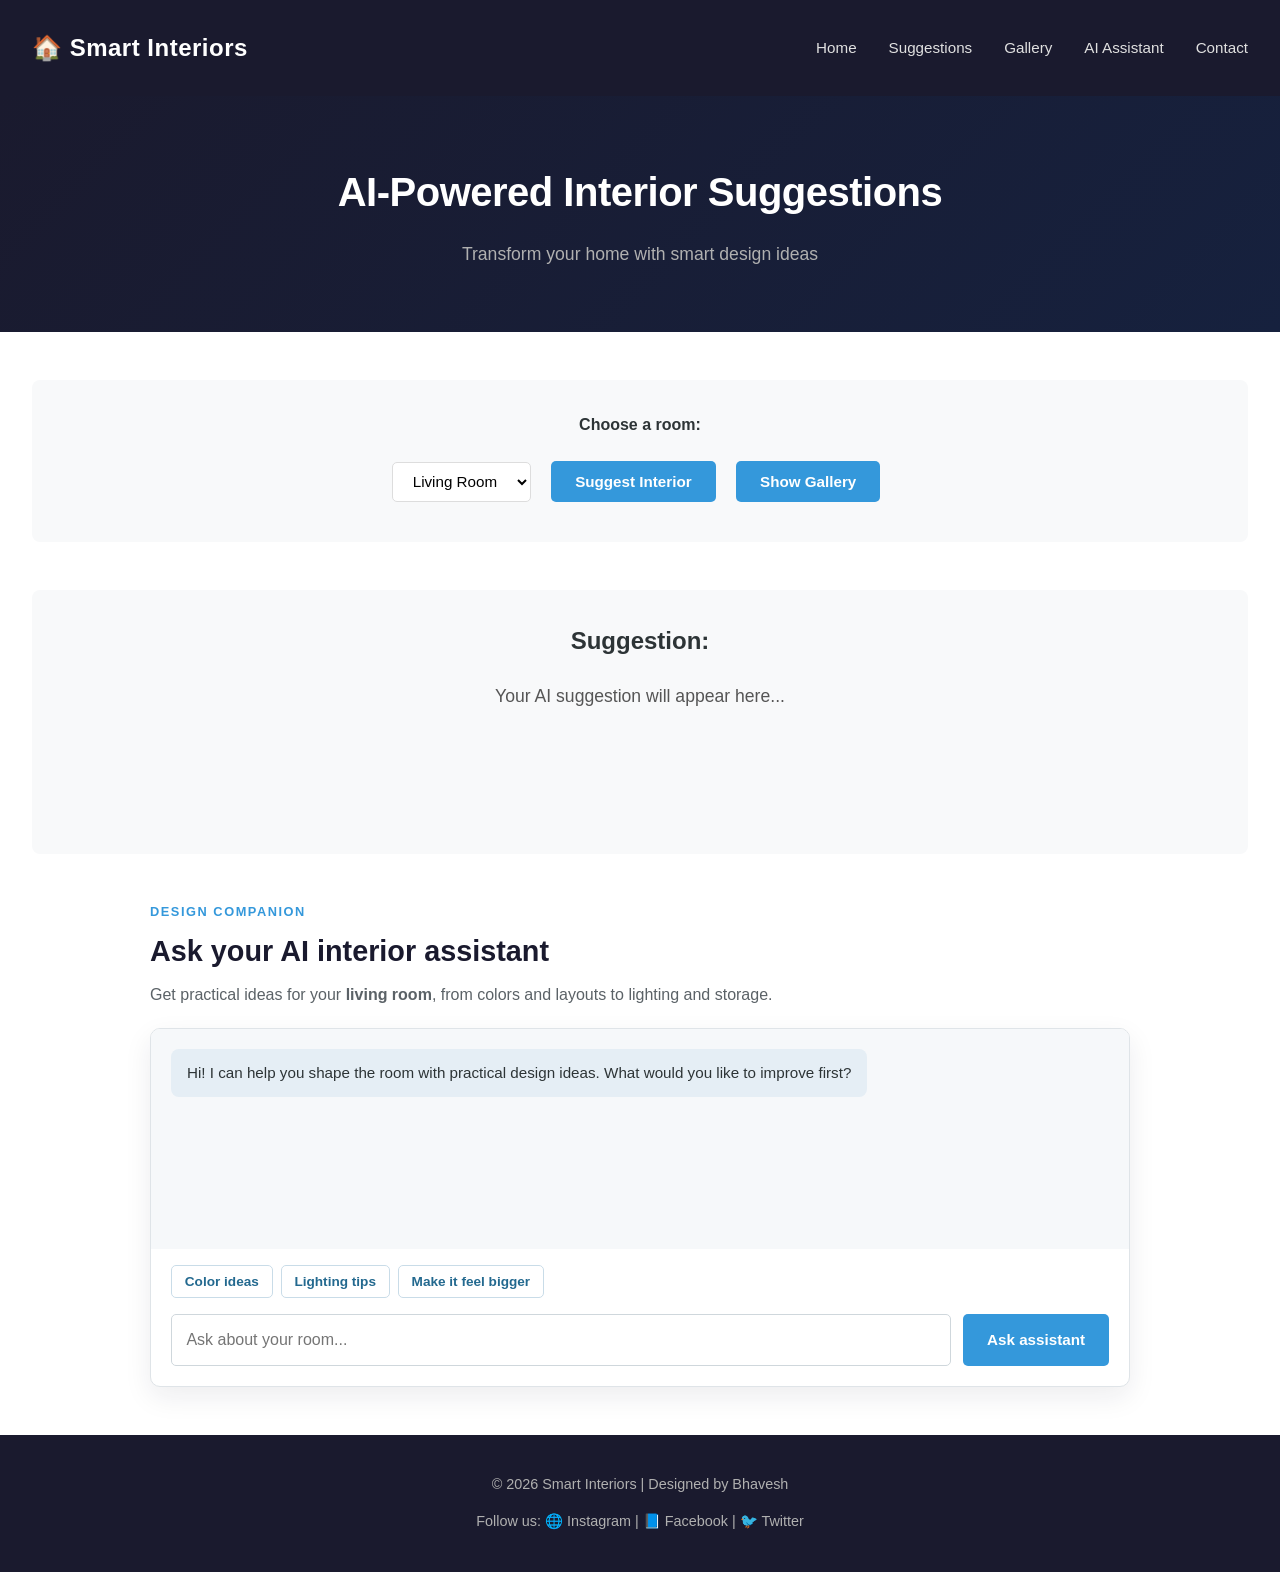
==== index.html @ ccd1d8a9 "add multiple options" ====
<!DOCTYPE html>
<html lang="en">
<head>
  <meta charset="UTF-8">
  <meta name="viewport" content="width=device-width, initial-scale=1.0">
  <title>AI Interior Designer</title>
  <link rel="stylesheet" href="style.css">
</head>
<body>
  <!-- Header -->
  <header>
    <div class="logo">🏠 Smart Interiors</div>
    <nav>
      <ul>
        <li><a href="#home">Home</a></li>
        <li><a href="#suggestions">Suggestions</a></li>
        <li><a href="#gallery">Gallery</a></li>
        <li><a href="#assistant">AI Assistant</a></li>
        <li><a href="#contact">Contact</a></li>
      </ul>
    </nav>
  </header>

  <!-- Hero -->
  <section class="hero" id="home">
    <h1>AI-Powered Interior Suggestions</h1>
    <p>Transform your home with smart design ideas</p>
  </section>

  <!-- Input -->
  <section class="input-section" id="suggestions">
    <label for="room">Choose a room:</label>
    <select id="room">
      <option value="living">Living Room</option>
      <option value="bedroom">Bedroom</option>
      <option value="kitchen">Kitchen</option>
      <option value="office">Office</option>
    </select>
    <button type="button" onclick="getSuggestion()">Suggest Interior</button>
    <button type="button" onclick="showGallery()">Show Gallery</button>
  </section>

  <!-- Output -->
  <section class="output-section" id="gallery">
    <h2>Suggestion:</h2>
    <p id="suggestion-text">Your AI suggestion will appear here...</p>
    <div id="suggestion-image"></div>
  </section>

  <section class="assistant-section" id="assistant">
    <div class="assistant-heading">
      <p class="eyebrow">Design companion</p>
      <h2>Ask your AI interior assistant</h2>
      <p>Get practical ideas for your <strong id="assistant-room">living room</strong>, from colors and layouts to lighting and storage.</p>
    </div>
    <div class="assistant-panel">
      <div class="chat-messages" id="chat-messages" role="log" aria-live="polite" aria-label="AI assistant conversation"></div>
      <div class="quick-prompts" aria-label="Suggested questions">
        <button type="button" data-question="What colors would work well?">Color ideas</button>
        <button type="button" data-question="How can I improve the lighting?">Lighting tips</button>
        <button type="button" data-question="How can I make the room feel bigger?">Make it feel bigger</button>
      </div>
      <form class="chat-form" id="assistant-form">
        <label class="sr-only" for="assistant-input">Ask the AI interior assistant</label>
        <input id="assistant-input" type="text" placeholder="Ask about your room..." autocomplete="off" required>
        <button type="submit">Ask assistant</button>
      </form>
    </div>
  </section>

  <!-- Footer -->
  <footer id="contact">
    <p>&copy; 2026 Smart Interiors | Designed by Bhavesh</p>
    <p>Follow us: 🌐 Instagram | 📘 Facebook | 🐦 Twitter</p>
  </footer>

  <script src="script.js"></script>
</body>
</html>
---- style.css ----
body {
  font-family: 'Segoe UI', -apple-system, BlinkMacSystemFont, sans-serif;
  margin: 0;
  padding: 0;
  background: #ffffff;
  color: #2d3436;
  line-height: 1.6;
}

header {
  background: #1a1a2e;
  color: white;
  display: flex;
  justify-content: space-between;
  align-items: center;
  padding: 1.2rem 2rem;
  box-shadow: 0 2px 8px rgba(0,0,0,0.1);
}

header .logo {
  font-size: 1.5rem;
  font-weight: 600;
  letter-spacing: 0.5px;
}

nav ul {
  list-style: none;
  display: flex;
  gap: 2rem;
}

nav a {
  color: #e0e0e0;
  text-decoration: none;
  font-weight: 500;
  font-size: 0.95rem;
  transition: color 0.3s ease;
}

nav a:hover {
  color: #3498db;
}

.hero {
  text-align: center;
  padding: 4rem 2rem;
  background: linear-gradient(135deg, #1a1a2e 0%, #16213e 100%);
  color: white;
}

.hero h1 {
  font-size: 2.5rem;
  margin: 0 0 1rem 0;
  font-weight: 600;
  letter-spacing: -0.5px;
}

.hero p {
  font-size: 1.1rem;
  margin: 0;
  color: #b0b0b0;
}

.input-section {
  text-align: center;
  margin: 3rem 2rem;
  padding: 2rem;
  background: #f8f9fa;
  border-radius: 8px;
}

.input-section label {
  font-weight: 600;
  display: block;
  margin-bottom: 0.5rem;
  color: #2d3436;
}

.input-section select {
  padding: 0.6rem 1rem;
  margin: 1rem 0.5rem 0.5rem 0;
  border: 1px solid #ddd;
  border-radius: 5px;
  font-size: 0.95rem;
  background: white;
  cursor: pointer;
}

button {
  background: #3498db;
  color: white;
  border: none;
  padding: 0.75rem 1.5rem;
  margin: 0.5rem;
  cursor: pointer;
  border-radius: 5px;
  transition: all 0.3s ease;
  font-weight: 600;
  font-size: 0.95rem;
}

button:hover {
  background: #2980b9;
  box-shadow: 0 4px 12px rgba(52, 152, 219, 0.3);
  transform: translateY(-2px);
}

button:active {
  transform: translateY(0);
}

.output-section {
  text-align: center;
  margin: 3rem 2rem;
  padding: 2rem;
  background: #f8f9fa;
  border-radius: 8px;
  min-height: 200px;
}

.output-section h2 {
  color: #2d3436;
  font-size: 1.5rem;
  margin-top: 0;
}

#suggestion-text {
  font-size: 1.1rem;
  color: #555;
  line-height: 1.8;
}

#suggestion-image img {
  max-width: 400px;
  border-radius: 8px;
  margin-top: 1.5rem;
  box-shadow: 0 4px 15px rgba(0,0,0,0.12);
  transition: transform 0.3s ease;
}

#suggestion-image img:hover {
  transform: scale(1.02);
}

.assistant-section {
  max-width: 980px;
  margin: 3rem auto;
  padding: 0 2rem;
}

.assistant-heading {
  margin-bottom: 1.25rem;
}

.eyebrow {
  margin: 0 0 0.35rem;
  color: #3498db;
  font-size: 0.8rem;
  font-weight: 700;
  letter-spacing: 0.12em;
  text-transform: uppercase;
}

.assistant-heading h2 {
  margin: 0;
  color: #1a1a2e;
  font-size: 1.8rem;
}

.assistant-heading p:last-child {
  margin: 0.5rem 0 0;
  color: #5b6267;
}

.assistant-panel {
  overflow: hidden;
  border: 1px solid #dfe4e8;
  border-radius: 10px;
  background: #fff;
  box-shadow: 0 10px 28px rgba(26, 26, 46, 0.08);
}

.chat-messages {
  display: flex;
  min-height: 180px;
  max-height: 360px;
  flex-direction: column;
  gap: 0.8rem;
  overflow-y: auto;
  padding: 1.25rem;
  background: #f6f8fa;
}

.chat-message {
  max-width: 78%;
  padding: 0.75rem 1rem;
  border-radius: 8px;
  color: #2d3436;
  font-size: 0.95rem;
}

.chat-message.assistant {
  align-self: flex-start;
  background: #e5eef5;
}

.chat-message.user {
  align-self: flex-end;
  background: #3498db;
  color: #fff;
}

.quick-prompts {
  display: flex;
  flex-wrap: wrap;
  gap: 0.5rem;
  padding: 1rem 1.25rem 0;
}

.quick-prompts button {
  margin: 0;
  padding: 0.5rem 0.8rem;
  border: 1px solid #c9dce8;
  background: #fff;
  color: #23698f;
  font-size: 0.85rem;
}

.quick-prompts button:hover {
  background: #edf7fc;
  box-shadow: none;
  transform: none;
}

.chat-form {
  display: flex;
  gap: 0.75rem;
  padding: 1rem 1.25rem 1.25rem;
}

.chat-form input {
  min-width: 0;
  flex: 1;
  padding: 0.75rem 0.9rem;
  border: 1px solid #cfd7dc;
  border-radius: 5px;
  color: #2d3436;
  font: inherit;
}

.chat-form input:focus {
  outline: 2px solid rgba(52, 152, 219, 0.3);
  border-color: #3498db;
}

.chat-form button {
  flex-shrink: 0;
  margin: 0;
}

.sr-only {
  position: absolute;
  width: 1px;
  height: 1px;
  padding: 0;
  overflow: hidden;
  clip: rect(0, 0, 0, 0);
  white-space: nowrap;
  border: 0;
}

.image-gallery {
  display: grid;
  grid-template-columns: repeat(auto-fit, minmax(300px, 1fr));
  gap: 1.5rem;
  margin-top: 1.5rem;
}

.image-gallery img {
  width: 100%;
  height: 250px;
  object-fit: cover;
  border-radius: 8px;
  box-shadow: 0 4px 15px rgba(0,0,0,0.12);
  transition: all 0.3s ease;
  cursor: pointer;
}

.image-gallery img:hover {
  transform: scale(1.05);
  box-shadow: 0 8px 20px rgba(0,0,0,0.15);
}

footer {
  background: #1a1a2e;
  color: #b0b0b0;
  text-align: center;
  padding: 1.5rem 2rem;
  margin-top: 3rem;
  font-size: 0.9rem;
}

@media (max-width: 640px) {
  header {
    align-items: flex-start;
    flex-direction: column;
    gap: 0.75rem;
  }

  nav ul {
    flex-wrap: wrap;
    gap: 0.75rem 1rem;
    margin: 0;
    padding: 0;
  }

  .assistant-section {
    padding: 0 1rem;
  }

  .chat-form {
    flex-direction: column;
  }

  .chat-form button {
    width: 100%;
  }
}
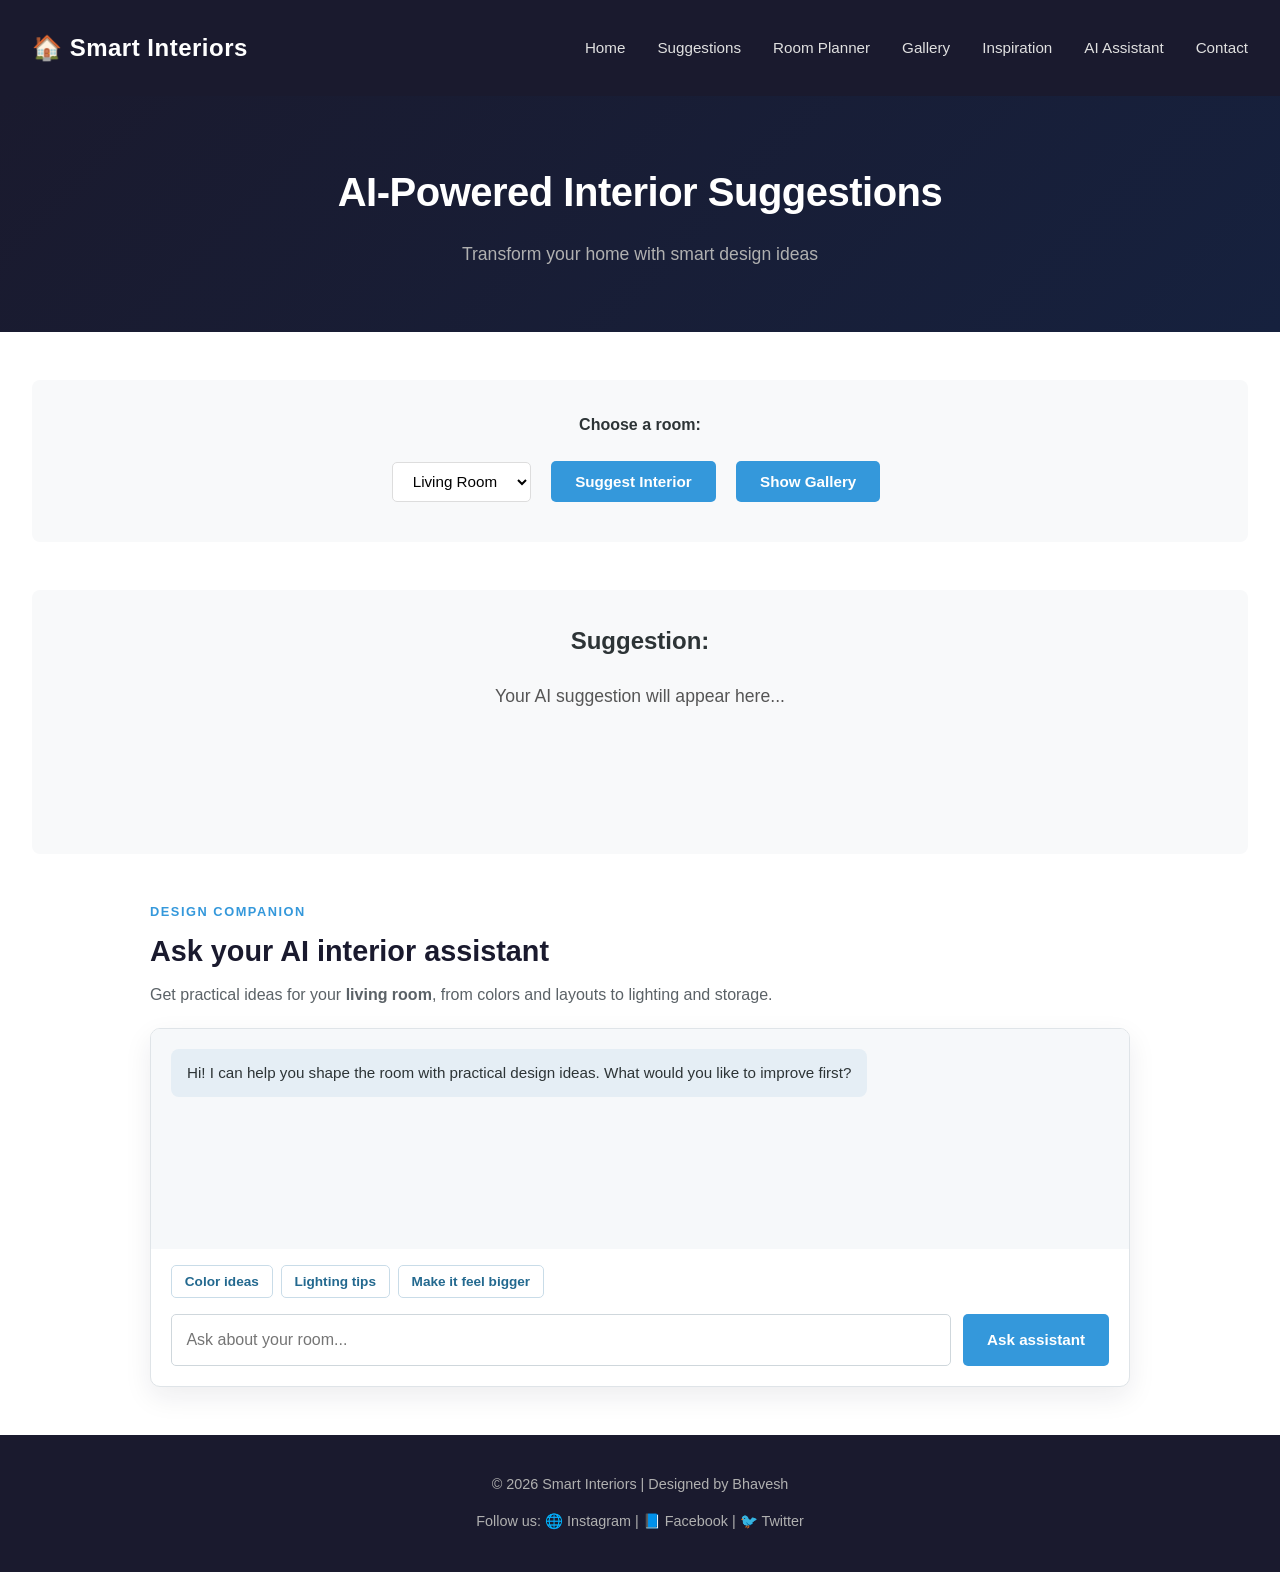
==== commit 08216591: "add option in header file" ====
--- a/index.html
+++ b/index.html
@@ -14,7 +14,9 @@
       <ul>
         <li><a href="#home">Home</a></li>
         <li><a href="#suggestions">Suggestions</a></li>
+        <li><a href="#suggestions">Room Planner</a></li>
         <li><a href="#gallery">Gallery</a></li>
+        <li><a href="#gallery">Inspiration</a></li>
         <li><a href="#assistant">AI Assistant</a></li>
         <li><a href="#contact">Contact</a></li>
       </ul>
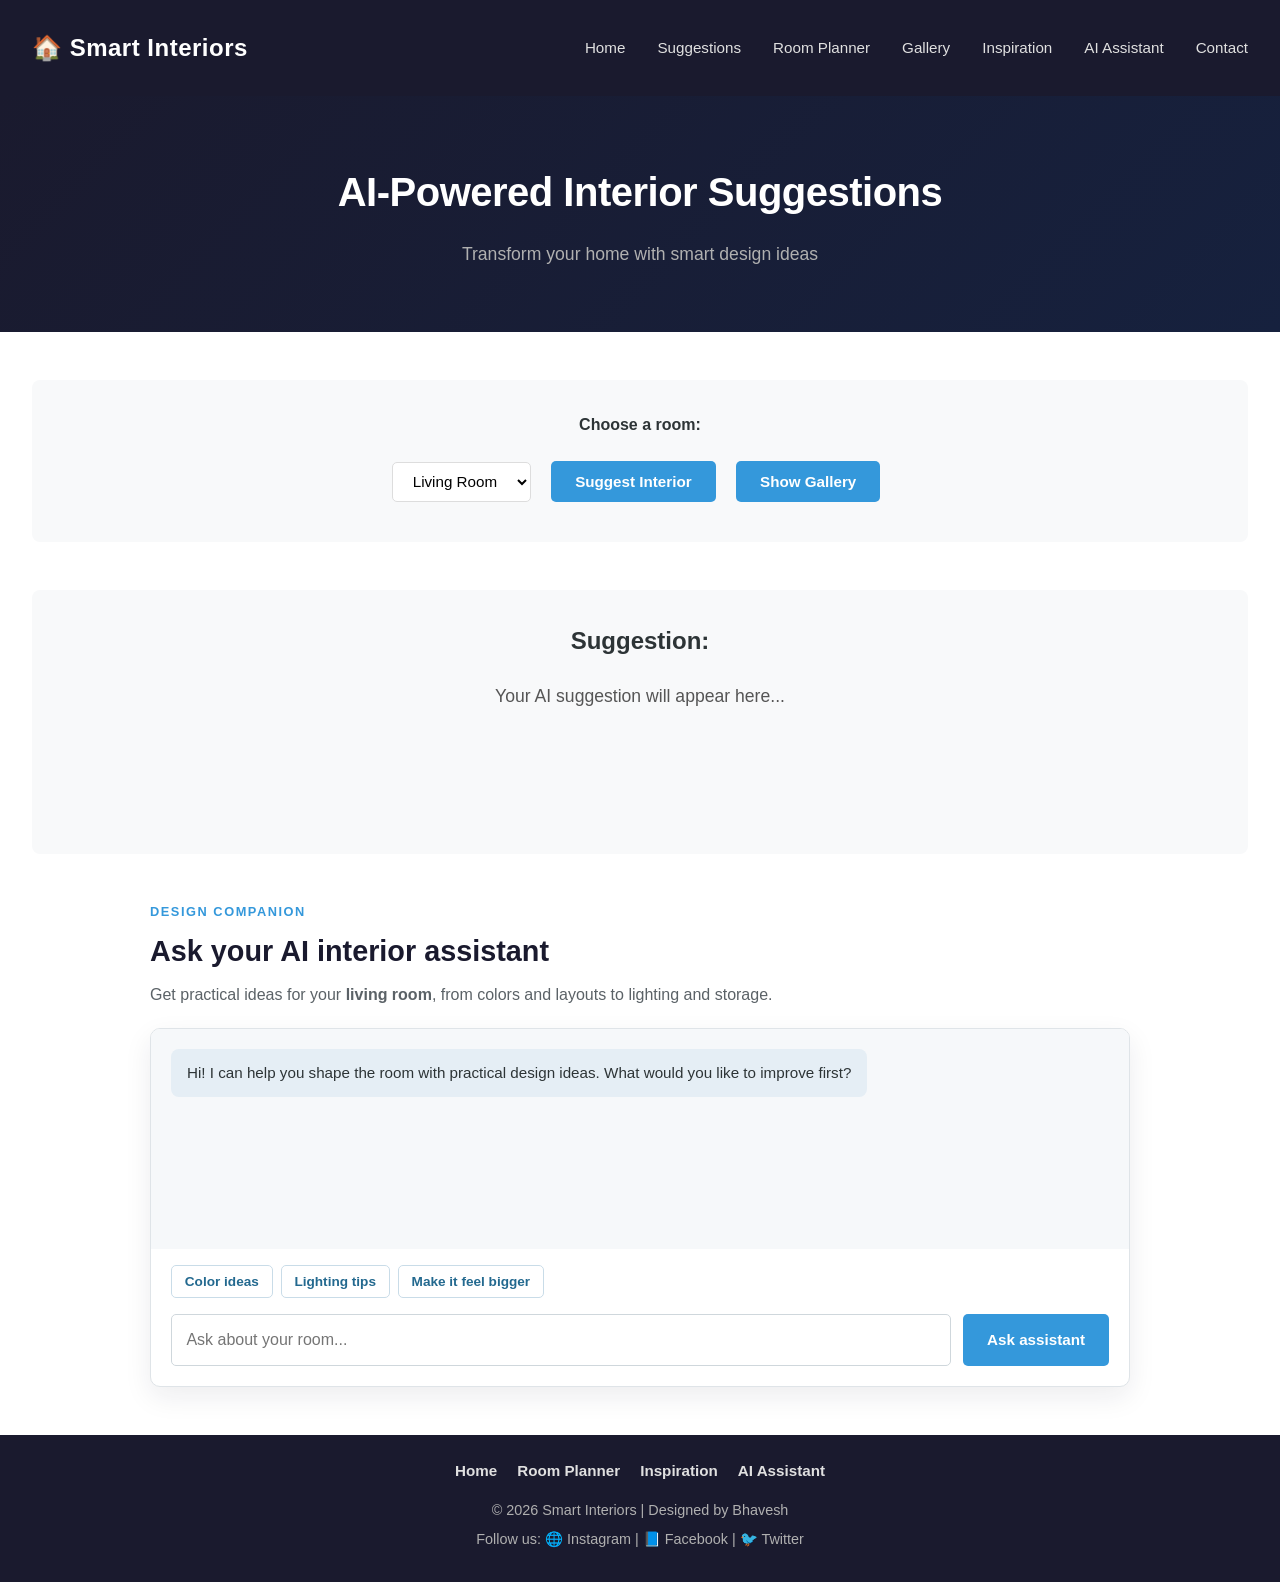
==== commit 83ae84e5: "add options in footer file" ====
--- a/index.html
+++ b/index.html
@@ -72,6 +72,12 @@
 
   <!-- Footer -->
   <footer id="contact">
+    <nav class="footer-links" aria-label="Footer navigation">
+      <a href="#home">Home</a>
+      <a href="#suggestions">Room Planner</a>
+      <a href="#gallery">Inspiration</a>
+      <a href="#assistant">AI Assistant</a>
+    </nav>
     <p>&copy; 2026 Smart Interiors | Designed by Bhavesh</p>
     <p>Follow us: 🌐 Instagram | 📘 Facebook | 🐦 Twitter</p>
   </footer>
--- a/style.css
+++ b/style.css
@@ -300,6 +300,28 @@
   font-size: 0.9rem;
 }
 
+.footer-links {
+  display: flex;
+  justify-content: center;
+  flex-wrap: wrap;
+  gap: 1.25rem;
+  margin-bottom: 1rem;
+}
+
+.footer-links a {
+  color: #e0e0e0;
+  text-decoration: none;
+  font-weight: 600;
+}
+
+.footer-links a:hover {
+  color: #3498db;
+}
+
+footer p {
+  margin: 0.4rem 0;
+}
+
 @media (max-width: 640px) {
   header {
     align-items: flex-start;
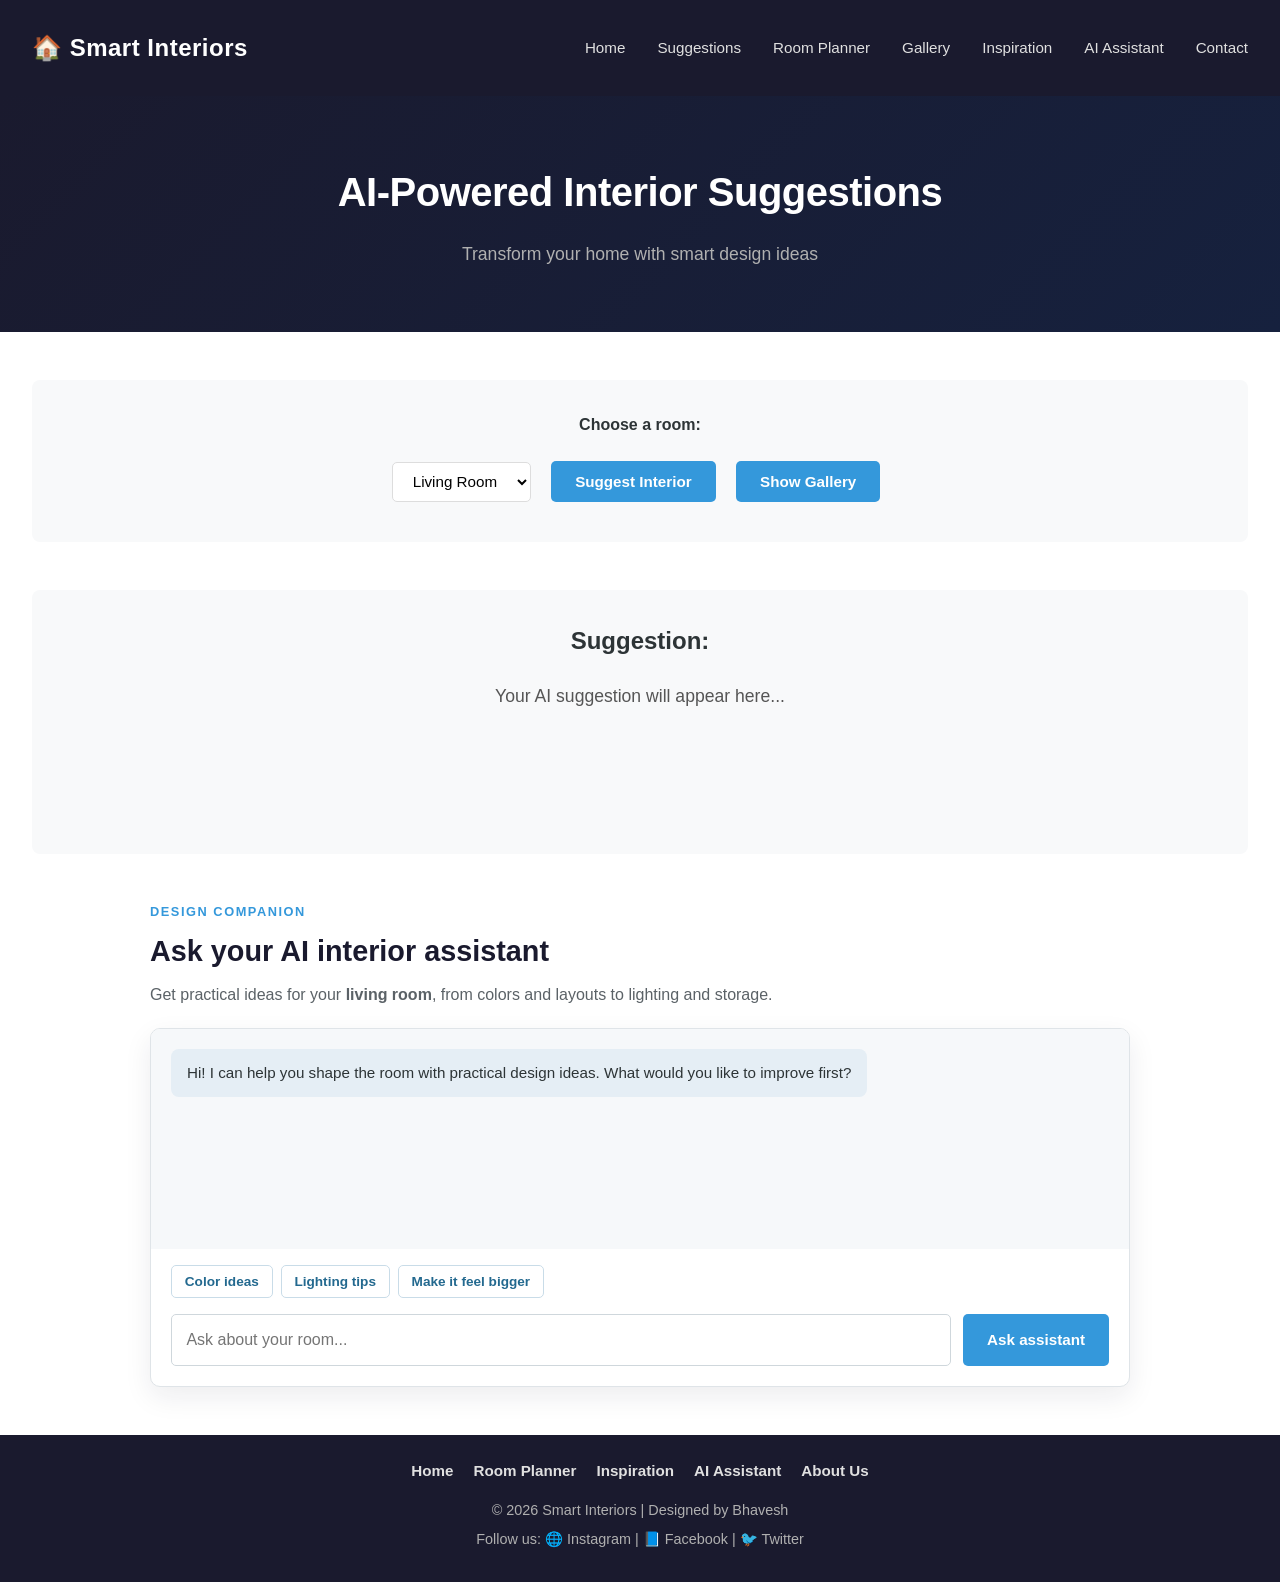
==== commit 08d9fba2: "create about.html" ====
--- a/index.html
+++ b/index.html
@@ -77,6 +77,7 @@
       <a href="#suggestions">Room Planner</a>
       <a href="#gallery">Inspiration</a>
       <a href="#assistant">AI Assistant</a>
+      <a href="about.html">About Us</a>
     </nav>
     <p>&copy; 2026 Smart Interiors | Designed by Bhavesh</p>
     <p>Follow us: 🌐 Instagram | 📘 Facebook | 🐦 Twitter</p>
--- a/style.css
+++ b/style.css
@@ -322,6 +322,38 @@
   margin: 0.4rem 0;
 }
 
+.about-content {
+  max-width: 760px;
+  margin: 3rem auto;
+  padding: 0 2rem;
+  text-align: center;
+}
+
+.about-content h2 {
+  color: #1a1a2e;
+  font-size: 1.8rem;
+  margin-bottom: 1rem;
+}
+
+.about-content p {
+  color: #5b6267;
+}
+
+.about-back-link {
+  display: inline-block;
+  margin-top: 1rem;
+  padding: 0.75rem 1.5rem;
+  border-radius: 5px;
+  background: #3498db;
+  color: #fff;
+  font-weight: 600;
+  text-decoration: none;
+}
+
+.about-back-link:hover {
+  background: #2980b9;
+}
+
 @media (max-width: 640px) {
   header {
     align-items: flex-start;
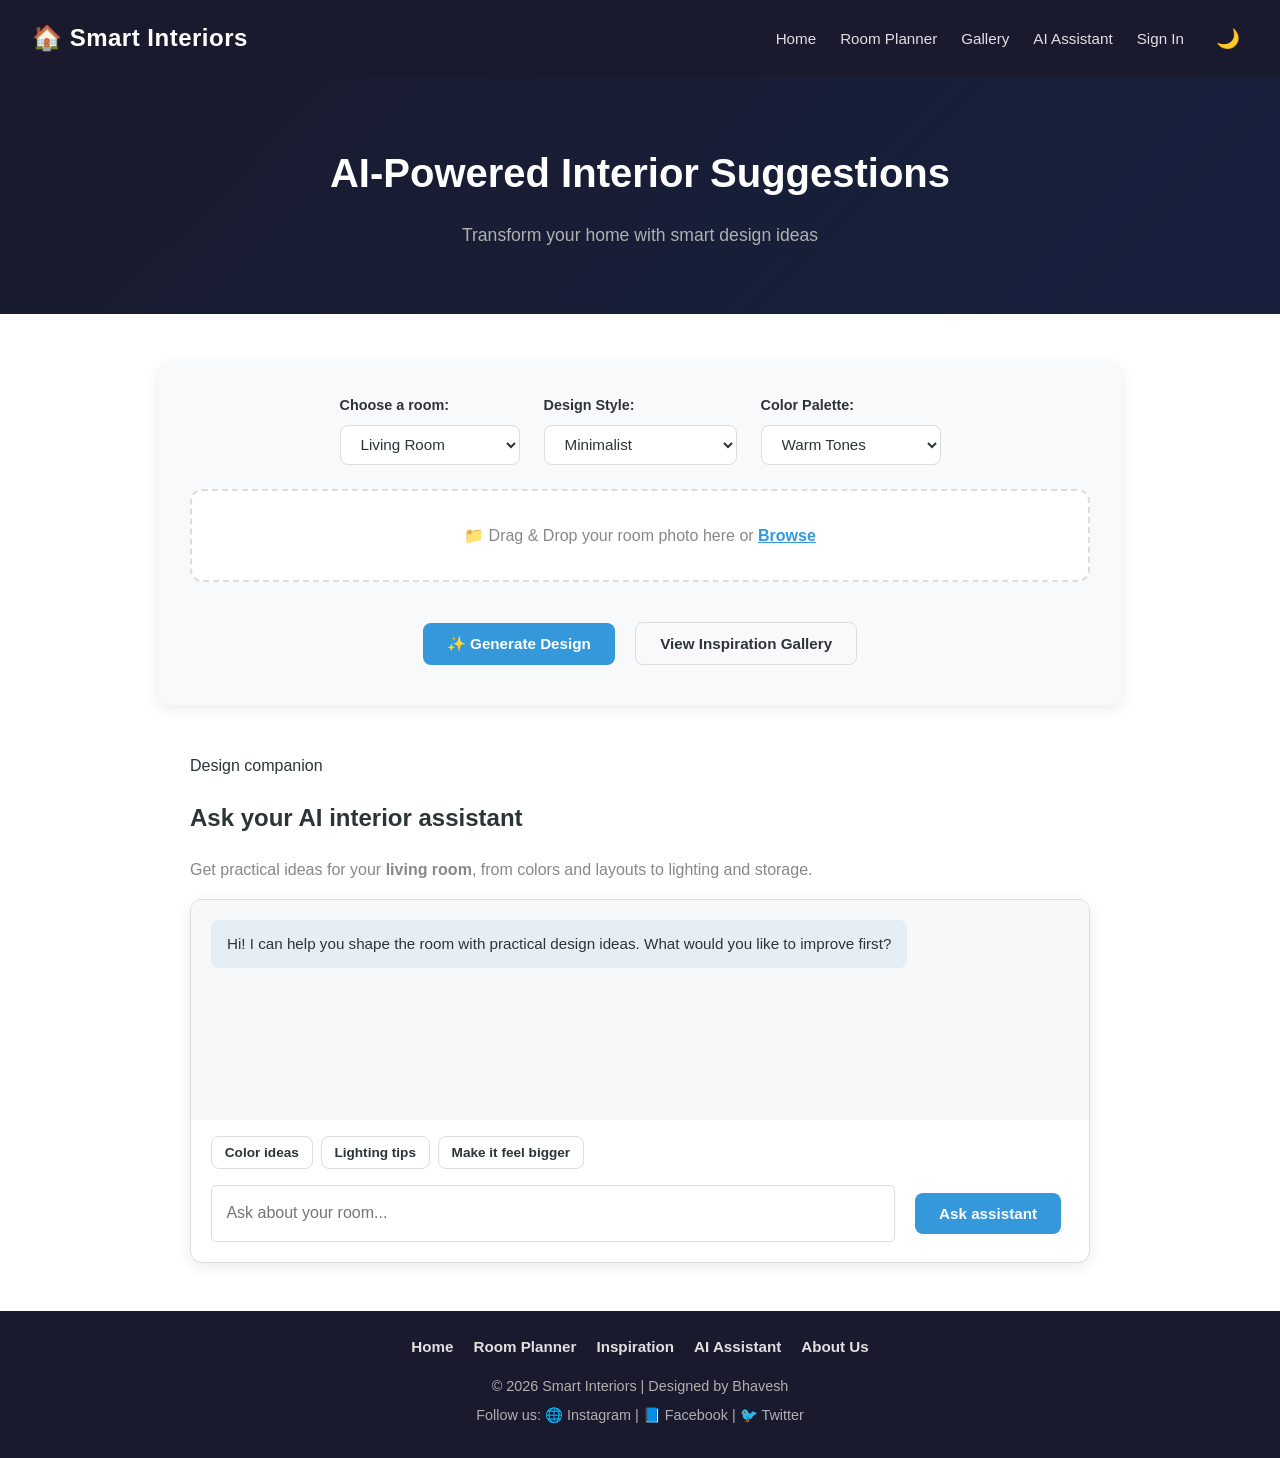
==== commit fb995cdc: "Add UI features: dark mode, filters, upload area, palettes, products" ====
--- a/index.html
+++ b/index.html
@@ -13,12 +13,11 @@
     <nav>
       <ul>
         <li><a href="#home">Home</a></li>
-        <li><a href="#suggestions">Suggestions</a></li>
         <li><a href="#suggestions">Room Planner</a></li>
         <li><a href="#gallery">Gallery</a></li>
-        <li><a href="#gallery">Inspiration</a></li>
         <li><a href="#assistant">AI Assistant</a></li>
-        <li><a href="#contact">Contact</a></li>
+        <li><a href="#" id="login-btn">Sign In</a></li>
+        <li><button id="theme-toggle" class="icon-btn" aria-label="Toggle dark mode">🌙</button></li>
       </ul>
     </nav>
   </header>
@@ -31,22 +30,72 @@
 
   <!-- Input -->
   <section class="input-section" id="suggestions">
-    <label for="room">Choose a room:</label>
-    <select id="room">
-      <option value="living">Living Room</option>
-      <option value="bedroom">Bedroom</option>
-      <option value="kitchen">Kitchen</option>
-      <option value="office">Office</option>
-    </select>
-    <button type="button" onclick="getSuggestion()">Suggest Interior</button>
-    <button type="button" onclick="showGallery()">Show Gallery</button>
+    <div class="filters">
+      <div class="filter-group">
+        <label for="room">Choose a room:</label>
+        <select id="room">
+          <option value="living">Living Room</option>
+          <option value="bedroom">Bedroom</option>
+          <option value="kitchen">Kitchen</option>
+          <option value="office">Office</option>
+        </select>
+      </div>
+      <div class="filter-group">
+        <label for="style">Design Style:</label>
+        <select id="style">
+          <option value="minimalist">Minimalist</option>
+          <option value="bohemian">Bohemian</option>
+          <option value="industrial">Industrial</option>
+          <option value="scandinavian">Scandinavian</option>
+          <option value="midcentury">Mid-Century Modern</option>
+        </select>
+      </div>
+      <div class="filter-group">
+        <label for="color">Color Palette:</label>
+        <select id="color">
+          <option value="warm">Warm Tones</option>
+          <option value="cool">Cool Tones</option>
+          <option value="monochromatic">Monochromatic</option>
+          <option value="pastel">Pastels</option>
+        </select>
+      </div>
+    </div>
+
+    <div class="upload-area" id="upload-area">
+      <p>📁 Drag & Drop your room photo here or <span class="upload-link">Browse</span></p>
+      <input type="file" id="room-upload" hidden accept="image/*">
+    </div>
+
+    <button type="button" id="suggest-btn" onclick="getSuggestion()">✨ Generate Design</button>
+    <button type="button" class="secondary" onclick="showGallery()">View Inspiration Gallery</button>
   </section>
 
   <!-- Output -->
-  <section class="output-section" id="gallery">
-    <h2>Suggestion:</h2>
-    <p id="suggestion-text">Your AI suggestion will appear here...</p>
-    <div id="suggestion-image"></div>
+  <section class="output-section" id="gallery" style="display: none;">
+    <div class="output-header">
+      <h2>Your AI Design</h2>
+      <button id="save-design-btn" class="icon-btn outline">❤️ Save Design</button>
+    </div>
+    
+    <div id="loading-state" style="display:none;">
+      <div class="spinner"></div>
+      <p>AI is generating your dream space...</p>
+    </div>
+
+    <div id="results-content">
+      <p id="suggestion-text">Your AI suggestion will appear here...</p>
+      
+      <div class="palette-container">
+        <div id="color-palette" class="color-palette"></div>
+      </div>
+
+      <div id="suggestion-image"></div>
+      
+      <div class="shoppable-container">
+        <h3>Shop the Look</h3>
+        <div id="shoppable-items" class="shoppable-items"></div>
+      </div>
+    </div>
   </section>
 
   <section class="assistant-section" id="assistant">
--- a/style.css
+++ b/style.css
@@ -1,20 +1,57 @@
+:root {
+  --bg-color: #ffffff;
+  --text-color: #2d3436;
+  --header-bg: #1a1a2e;
+  --header-text: white;
+  --section-bg: #f8f9fa;
+  --border-color: #ddd;
+  --primary: #3498db;
+  --primary-hover: #2980b9;
+  --panel-bg: #fff;
+  --chat-bg: #f6f8fa;
+  --user-msg: #3498db;
+  --user-msg-text: #fff;
+  --ai-msg: #e5eef5;
+  --ai-msg-text: #2d3436;
+  --card-bg: #ffffff;
+  --shadow: 0 4px 15px rgba(0,0,0,0.08);
+}
+
+[data-theme="dark"] {
+  --bg-color: #121212;
+  --text-color: #e0e0e0;
+  --header-bg: #0a0a14;
+  --section-bg: #1e1e24;
+  --border-color: #333;
+  --primary: #4aa3df;
+  --panel-bg: #25252b;
+  --chat-bg: #1a1a1f;
+  --user-msg: #2980b9;
+  --ai-msg: #2d2d35;
+  --ai-msg-text: #e0e0e0;
+  --card-bg: #25252b;
+  --shadow: 0 4px 15px rgba(0,0,0,0.5);
+}
+
 body {
   font-family: 'Segoe UI', -apple-system, BlinkMacSystemFont, sans-serif;
   margin: 0;
   padding: 0;
-  background: #ffffff;
-  color: #2d3436;
+  background: var(--bg-color);
+  color: var(--text-color);
   line-height: 1.6;
+  transition: background 0.3s, color 0.3s;
 }
 
 header {
-  background: #1a1a2e;
-  color: white;
+  background: var(--header-bg);
+  color: var(--header-text);
   display: flex;
   justify-content: space-between;
   align-items: center;
   padding: 1.2rem 2rem;
   box-shadow: 0 2px 8px rgba(0,0,0,0.1);
+  transition: background 0.3s;
 }
 
 header .logo {
@@ -26,7 +63,9 @@
 nav ul {
   list-style: none;
   display: flex;
-  gap: 2rem;
+  gap: 1.5rem;
+  align-items: center;
+  margin: 0;
 }
 
 nav a {
@@ -38,7 +77,28 @@
 }
 
 nav a:hover {
-  color: #3498db;
+  color: var(--primary);
+}
+
+.icon-btn {
+  background: none;
+  border: none;
+  font-size: 1.2rem;
+  cursor: pointer;
+  padding: 0.5rem;
+  color: inherit;
+  margin: 0;
+}
+.icon-btn:hover {
+  background: rgba(255,255,255,0.1);
+  transform: translateY(0);
+  box-shadow: none;
+}
+.icon-btn.outline {
+  border: 1px solid var(--border-color);
+  border-radius: 8px;
+  font-size: 0.95rem;
+  padding: 0.5rem 1rem;
 }
 
 .hero {
@@ -52,7 +112,6 @@
   font-size: 2.5rem;
   margin: 0 0 1rem 0;
   font-weight: 600;
-  letter-spacing: -0.5px;
 }
 
 .hero p {
@@ -61,125 +120,239 @@
   color: #b0b0b0;
 }
 
-.input-section {
+.input-section, .output-section {
   text-align: center;
-  margin: 3rem 2rem;
+  margin: 3rem auto;
+  max-width: 900px;
   padding: 2rem;
-  background: #f8f9fa;
-  border-radius: 8px;
-}
-
-.input-section label {
-  font-weight: 600;
-  display: block;
+  background: var(--section-bg);
+  border-radius: 12px;
+  box-shadow: var(--shadow);
+  transition: background 0.3s;
+}
+
+.filters {
+  display: flex;
+  flex-wrap: wrap;
+  justify-content: center;
+  gap: 1.5rem;
+  margin-bottom: 1.5rem;
+}
+
+.filter-group {
+  display: flex;
+  flex-direction: column;
+  align-items: flex-start;
+}
+
+.filter-group label {
+  font-weight: 600;
   margin-bottom: 0.5rem;
-  color: #2d3436;
-}
-
-.input-section select {
+  font-size: 0.9rem;
+  color: var(--text-color);
+}
+
+select {
   padding: 0.6rem 1rem;
-  margin: 1rem 0.5rem 0.5rem 0;
-  border: 1px solid #ddd;
-  border-radius: 5px;
+  border: 1px solid var(--border-color);
+  border-radius: 8px;
   font-size: 0.95rem;
-  background: white;
-  cursor: pointer;
+  background: var(--card-bg);
+  color: var(--text-color);
+  cursor: pointer;
+  min-width: 180px;
+  transition: all 0.3s;
+}
+select:focus {
+  outline: none;
+  border-color: var(--primary);
+}
+
+.upload-area {
+  border: 2px dashed var(--border-color);
+  border-radius: 12px;
+  padding: 2rem;
+  margin: 1.5rem 0 2rem 0;
+  background: var(--card-bg);
+  cursor: pointer;
+  transition: all 0.3s;
+}
+.upload-area:hover {
+  border-color: var(--primary);
+  background: rgba(52, 152, 219, 0.05);
+}
+.upload-area p {
+  margin: 0;
+  color: #888;
+}
+.upload-link {
+  color: var(--primary);
+  font-weight: 600;
+  text-decoration: underline;
 }
 
 button {
-  background: #3498db;
+  background: var(--primary);
   color: white;
   border: none;
   padding: 0.75rem 1.5rem;
   margin: 0.5rem;
   cursor: pointer;
-  border-radius: 5px;
+  border-radius: 8px;
   transition: all 0.3s ease;
   font-weight: 600;
   font-size: 0.95rem;
 }
 
 button:hover {
-  background: #2980b9;
+  background: var(--primary-hover);
   box-shadow: 0 4px 12px rgba(52, 152, 219, 0.3);
   transform: translateY(-2px);
 }
-
 button:active {
   transform: translateY(0);
 }
 
-.output-section {
-  text-align: center;
-  margin: 3rem 2rem;
-  padding: 2rem;
-  background: #f8f9fa;
-  border-radius: 8px;
-  min-height: 200px;
-}
-
-.output-section h2 {
-  color: #2d3436;
-  font-size: 1.5rem;
-  margin-top: 0;
-}
-
-#suggestion-text {
-  font-size: 1.1rem;
-  color: #555;
-  line-height: 1.8;
-}
-
-#suggestion-image img {
-  max-width: 400px;
-  border-radius: 8px;
+button.secondary {
+  background: transparent;
+  color: var(--text-color);
+  border: 1px solid var(--border-color);
+}
+button.secondary:hover {
+  background: var(--border-color);
+  box-shadow: none;
+  transform: translateY(-2px);
+}
+
+/* Output section additions */
+.output-header {
+  display: flex;
+  justify-content: space-between;
+  align-items: center;
+  border-bottom: 1px solid var(--border-color);
+  padding-bottom: 1rem;
+  margin-bottom: 1.5rem;
+}
+.output-header h2 {
+  margin: 0;
+  color: var(--text-color);
+}
+
+.spinner {
+  width: 40px;
+  height: 40px;
+  border: 4px solid var(--border-color);
+  border-top: 4px solid var(--primary);
+  border-radius: 50%;
+  animation: spin 1s linear infinite;
+  margin: 2rem auto 1rem;
+}
+@keyframes spin { 0% { transform: rotate(0deg); } 100% { transform: rotate(360deg); } }
+
+.color-palette {
+  display: flex;
+  justify-content: center;
+  gap: 1rem;
+  margin-top: 1rem;
+}
+.color-swatch {
+  width: 50px;
+  height: 50px;
+  border-radius: 50%;
+  box-shadow: var(--shadow);
+  display: flex;
+  align-items: center;
+  justify-content: center;
+  position: relative;
+  cursor: pointer;
+  transition: transform 0.2s;
+}
+.color-swatch:hover {
+  transform: scale(1.1);
+}
+.color-swatch span {
+  position: absolute;
+  bottom: -25px;
+  font-size: 0.75rem;
+  background: var(--card-bg);
+  color: var(--text-color);
+  padding: 2px 6px;
+  border-radius: 4px;
+  opacity: 0;
+  transition: opacity 0.2s;
+  pointer-events: none;
+  box-shadow: var(--shadow);
+  z-index: 10;
+}
+.color-swatch:hover span {
+  opacity: 1;
+}
+
+.shoppable-items {
+  display: grid;
+  grid-template-columns: repeat(auto-fit, minmax(200px, 1fr));
+  gap: 1rem;
   margin-top: 1.5rem;
-  box-shadow: 0 4px 15px rgba(0,0,0,0.12);
-  transition: transform 0.3s ease;
-}
-
-#suggestion-image img:hover {
-  transform: scale(1.02);
+}
+.shop-card {
+  background: var(--card-bg);
+  border-radius: 8px;
+  padding: 1rem;
+  box-shadow: var(--shadow);
+  text-align: left;
+  transition: transform 0.2s;
+}
+.shop-card:hover {
+  transform: translateY(-4px);
+}
+.shop-card img {
+  width: 100%;
+  height: 120px;
+  object-fit: cover;
+  border-radius: 6px;
+  margin-bottom: 0.5rem;
+}
+.shop-card h4 { margin: 0 0 0.25rem 0; font-size: 0.95rem; color: var(--text-color); }
+.shop-card p { margin: 0 0 0.75rem 0; color: #888; font-size: 0.9rem; }
+.shop-card button { width: 100%; padding: 0.5rem; margin: 0; font-size: 0.85rem;}
+
+.image-gallery {
+  display: grid;
+  grid-template-columns: repeat(auto-fit, minmax(300px, 1fr));
+  gap: 1.5rem;
+  margin-top: 1.5rem;
+}
+
+.image-gallery img {
+  width: 100%;
+  height: 250px;
+  object-fit: cover;
+  border-radius: 8px;
+  box-shadow: var(--shadow);
+  transition: all 0.3s ease;
+  cursor: pointer;
+}
+
+.image-gallery img:hover {
+  transform: scale(1.03);
+  box-shadow: 0 8px 20px rgba(0,0,0,0.15);
 }
 
 .assistant-section {
-  max-width: 980px;
+  max-width: 900px;
   margin: 3rem auto;
   padding: 0 2rem;
 }
-
-.assistant-heading {
-  margin-bottom: 1.25rem;
-}
-
-.eyebrow {
-  margin: 0 0 0.35rem;
-  color: #3498db;
-  font-size: 0.8rem;
-  font-weight: 700;
-  letter-spacing: 0.12em;
-  text-transform: uppercase;
-}
-
-.assistant-heading h2 {
-  margin: 0;
-  color: #1a1a2e;
-  font-size: 1.8rem;
-}
-
-.assistant-heading p:last-child {
-  margin: 0.5rem 0 0;
-  color: #5b6267;
-}
-
 .assistant-panel {
+  border: 1px solid var(--border-color);
+  border-radius: 12px;
+  background: var(--panel-bg);
+  box-shadow: var(--shadow);
   overflow: hidden;
-  border: 1px solid #dfe4e8;
-  border-radius: 10px;
-  background: #fff;
-  box-shadow: 0 10px 28px rgba(26, 26, 46, 0.08);
-}
-
+  transition: background 0.3s;
+}
+.assistant-heading h2 { color: var(--text-color); }
+.assistant-heading p:last-child { color: #888; }
 .chat-messages {
   display: flex;
   min-height: 180px;
@@ -188,26 +361,27 @@
   gap: 0.8rem;
   overflow-y: auto;
   padding: 1.25rem;
-  background: #f6f8fa;
-}
-
+  background: var(--chat-bg);
+  transition: background 0.3s;
+}
 .chat-message {
   max-width: 78%;
   padding: 0.75rem 1rem;
   border-radius: 8px;
-  color: #2d3436;
   font-size: 0.95rem;
-}
+  animation: fadeIn 0.3s ease;
+}
+@keyframes fadeIn { from { opacity: 0; transform: translateY(10px); } to { opacity: 1; transform: translateY(0); } }
 
 .chat-message.assistant {
   align-self: flex-start;
-  background: #e5eef5;
-}
-
+  background: var(--ai-msg);
+  color: var(--ai-msg-text);
+}
 .chat-message.user {
   align-self: flex-end;
-  background: #3498db;
-  color: #fff;
+  background: var(--user-msg);
+  color: var(--user-msg-text);
 }
 
 .quick-prompts {
@@ -216,19 +390,16 @@
   gap: 0.5rem;
   padding: 1rem 1.25rem 0;
 }
-
 .quick-prompts button {
   margin: 0;
   padding: 0.5rem 0.8rem;
-  border: 1px solid #c9dce8;
-  background: #fff;
-  color: #23698f;
+  border: 1px solid var(--border-color);
+  background: var(--panel-bg);
+  color: var(--text-color);
   font-size: 0.85rem;
 }
-
 .quick-prompts button:hover {
-  background: #edf7fc;
-  box-shadow: none;
+  background: var(--section-bg);
   transform: none;
 }
 
@@ -237,25 +408,20 @@
   gap: 0.75rem;
   padding: 1rem 1.25rem 1.25rem;
 }
-
 .chat-form input {
-  min-width: 0;
   flex: 1;
   padding: 0.75rem 0.9rem;
-  border: 1px solid #cfd7dc;
+  border: 1px solid var(--border-color);
   border-radius: 5px;
-  color: #2d3436;
+  background: var(--card-bg);
+  color: var(--text-color);
   font: inherit;
-}
-
+  transition: all 0.3s;
+}
 .chat-form input:focus {
-  outline: 2px solid rgba(52, 152, 219, 0.3);
-  border-color: #3498db;
-}
-
-.chat-form button {
-  flex-shrink: 0;
-  margin: 0;
+  outline: none;
+  border-color: var(--primary);
+  box-shadow: 0 0 0 2px rgba(52,152,219,0.2);
 }
 
 .sr-only {
@@ -269,37 +435,15 @@
   border: 0;
 }
 
-.image-gallery {
-  display: grid;
-  grid-template-columns: repeat(auto-fit, minmax(300px, 1fr));
-  gap: 1.5rem;
-  margin-top: 1.5rem;
-}
-
-.image-gallery img {
-  width: 100%;
-  height: 250px;
-  object-fit: cover;
-  border-radius: 8px;
-  box-shadow: 0 4px 15px rgba(0,0,0,0.12);
-  transition: all 0.3s ease;
-  cursor: pointer;
-}
-
-.image-gallery img:hover {
-  transform: scale(1.05);
-  box-shadow: 0 8px 20px rgba(0,0,0,0.15);
-}
-
 footer {
-  background: #1a1a2e;
+  background: var(--header-bg);
   color: #b0b0b0;
   text-align: center;
   padding: 1.5rem 2rem;
   margin-top: 3rem;
   font-size: 0.9rem;
-}
-
+  transition: background 0.3s;
+}
 .footer-links {
   display: flex;
   justify-content: center;
@@ -307,51 +451,16 @@
   gap: 1.25rem;
   margin-bottom: 1rem;
 }
-
 .footer-links a {
   color: #e0e0e0;
   text-decoration: none;
   font-weight: 600;
 }
-
 .footer-links a:hover {
-  color: #3498db;
-}
-
+  color: var(--primary);
+}
 footer p {
   margin: 0.4rem 0;
-}
-
-.about-content {
-  max-width: 760px;
-  margin: 3rem auto;
-  padding: 0 2rem;
-  text-align: center;
-}
-
-.about-content h2 {
-  color: #1a1a2e;
-  font-size: 1.8rem;
-  margin-bottom: 1rem;
-}
-
-.about-content p {
-  color: #5b6267;
-}
-
-.about-back-link {
-  display: inline-block;
-  margin-top: 1rem;
-  padding: 0.75rem 1.5rem;
-  border-radius: 5px;
-  background: #3498db;
-  color: #fff;
-  font-weight: 600;
-  text-decoration: none;
-}
-
-.about-back-link:hover {
-  background: #2980b9;
 }
 
 @media (max-width: 640px) {
@@ -360,22 +469,18 @@
     flex-direction: column;
     gap: 0.75rem;
   }
-
   nav ul {
     flex-wrap: wrap;
     gap: 0.75rem 1rem;
     margin: 0;
     padding: 0;
   }
-
   .assistant-section {
     padding: 0 1rem;
   }
-
   .chat-form {
     flex-direction: column;
   }
-
   .chat-form button {
     width: 100%;
   }
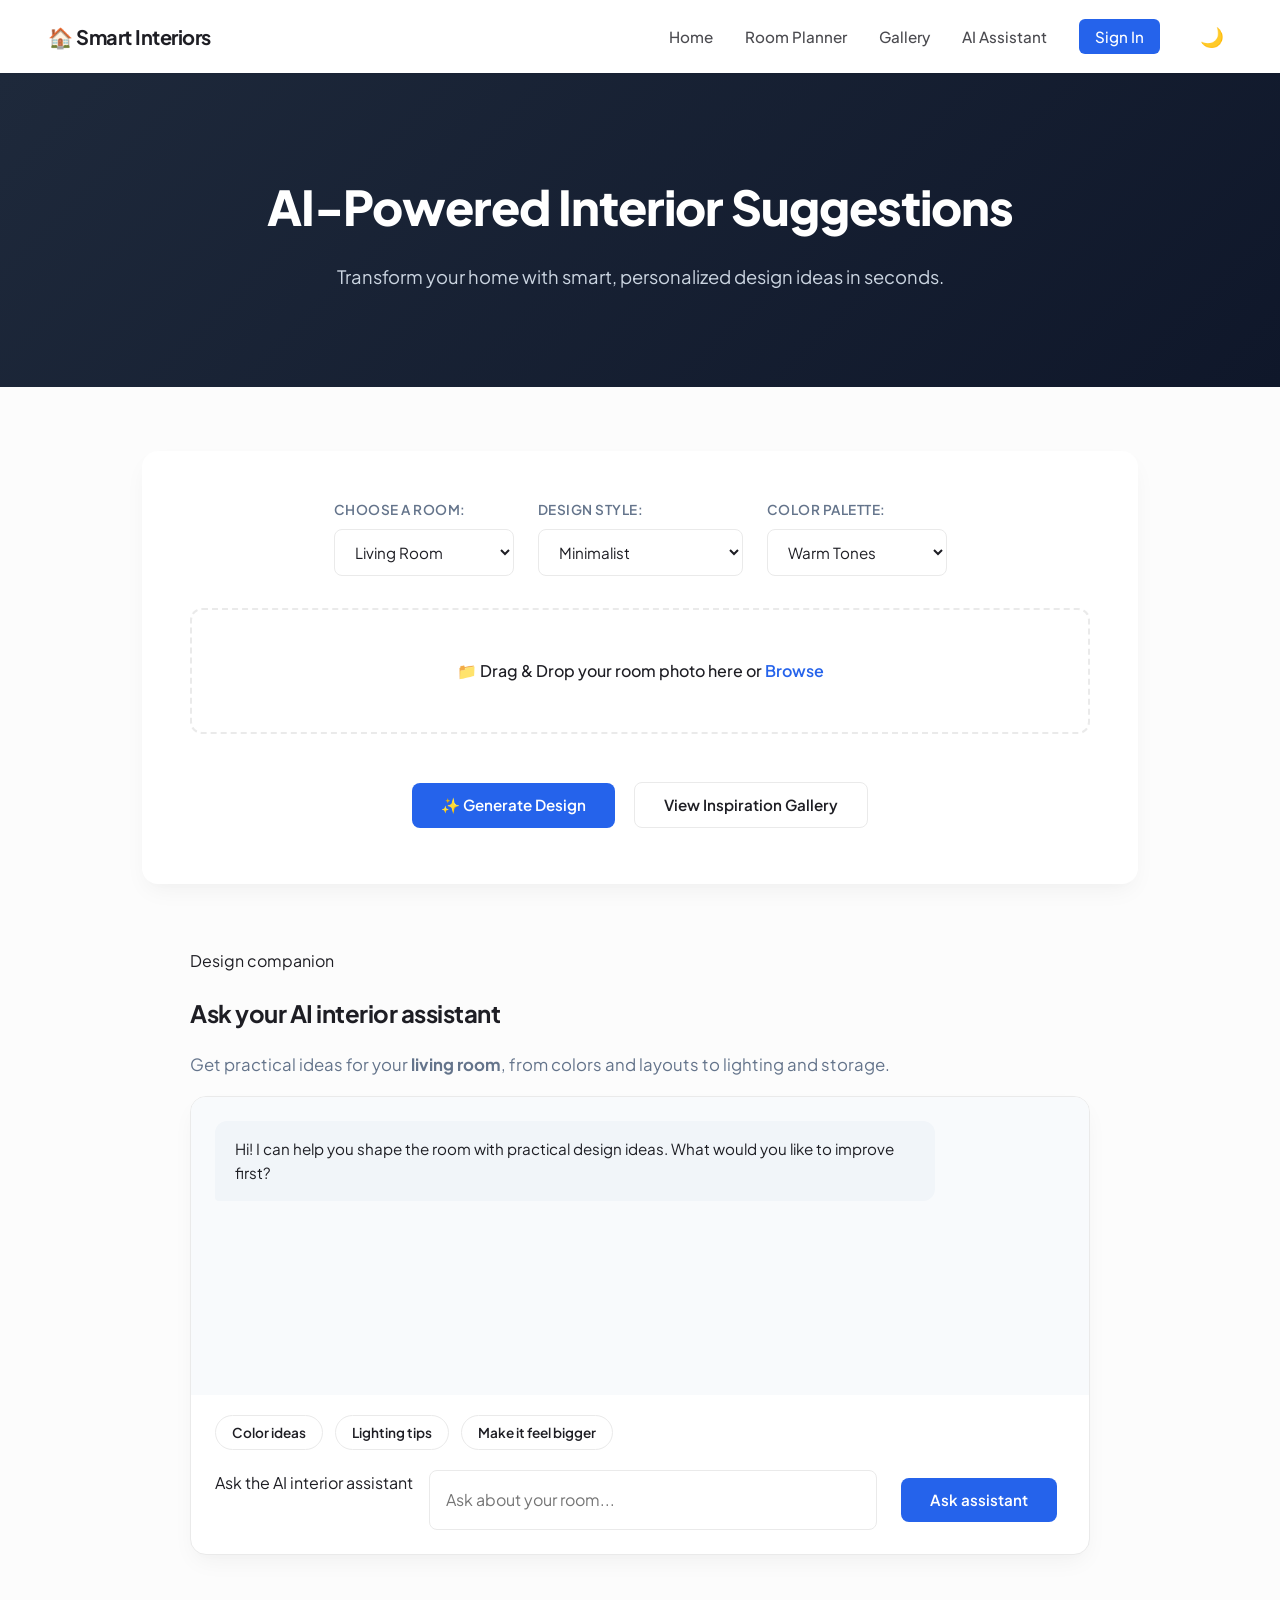
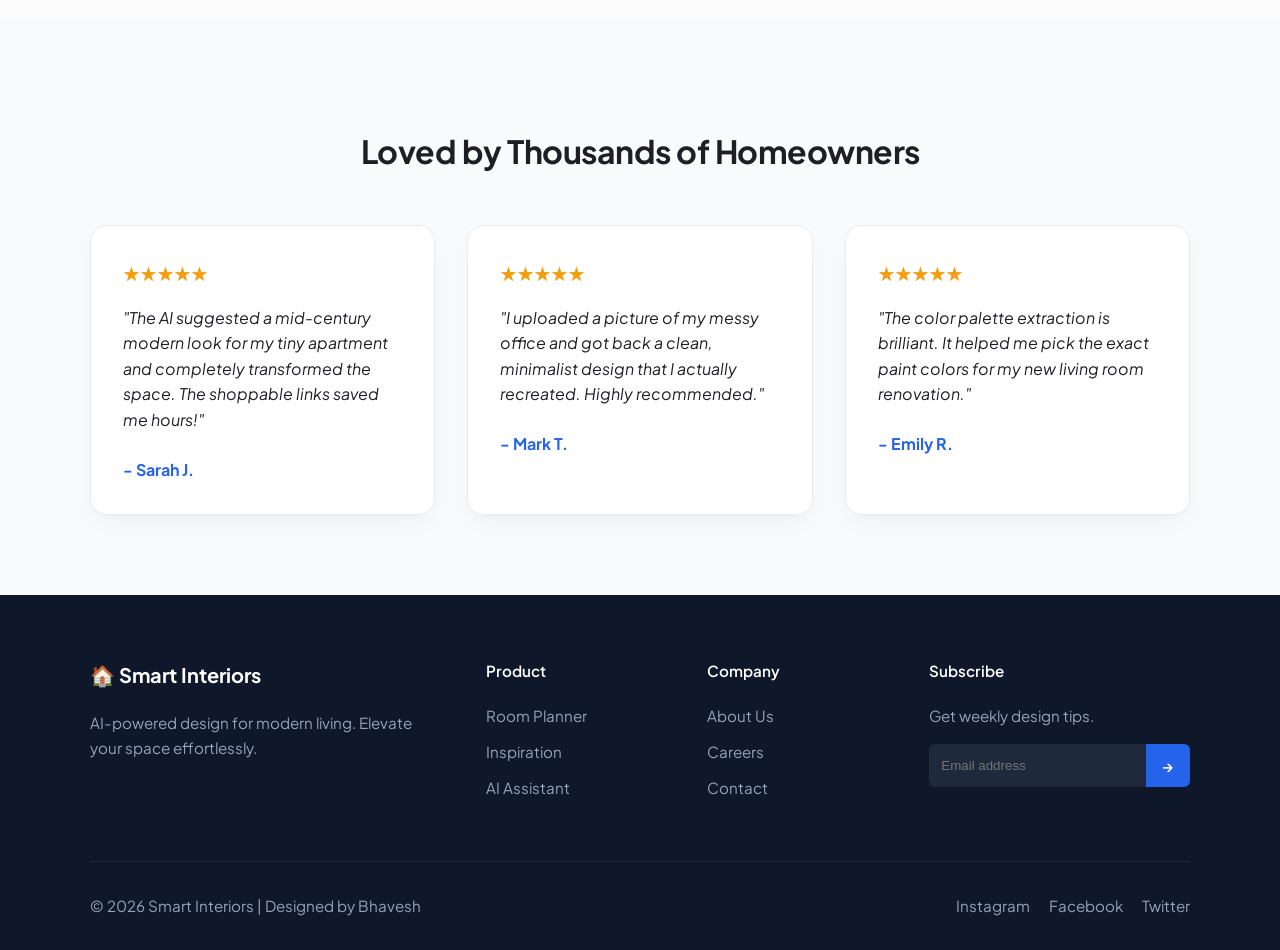
==== commit 415727e2: "Add professional polish: typography, animations, toast, testimonials, footer" ====
--- a/index.html
+++ b/index.html
@@ -3,33 +3,37 @@
 <head>
   <meta charset="UTF-8">
   <meta name="viewport" content="width=device-width, initial-scale=1.0">
-  <title>AI Interior Designer</title>
+  <title>Smart Interiors | Premium AI Design</title>
+  <link rel="preconnect" href="https://fonts.googleapis.com">
+  <link rel="preconnect" href="https://fonts.gstatic.com" crossorigin>
+  <link href="https://fonts.googleapis.com/css2?family=Plus+Jakarta+Sans:wght@400;500;600;700&display=swap" rel="stylesheet">
   <link rel="stylesheet" href="style.css">
 </head>
 <body>
   <!-- Header -->
-  <header>
+  <header id="main-header">
     <div class="logo">🏠 Smart Interiors</div>
-    <nav>
+    <button class="mobile-menu-btn" id="mobile-menu-btn" aria-label="Toggle menu">☰</button>
+    <nav id="main-nav">
       <ul>
         <li><a href="#home">Home</a></li>
         <li><a href="#suggestions">Room Planner</a></li>
         <li><a href="#gallery">Gallery</a></li>
         <li><a href="#assistant">AI Assistant</a></li>
-        <li><a href="#" id="login-btn">Sign In</a></li>
+        <li><a href="#" id="login-btn" class="nav-btn">Sign In</a></li>
         <li><button id="theme-toggle" class="icon-btn" aria-label="Toggle dark mode">🌙</button></li>
       </ul>
     </nav>
   </header>
 
   <!-- Hero -->
-  <section class="hero" id="home">
+  <section class="hero animate-on-scroll" id="home">
     <h1>AI-Powered Interior Suggestions</h1>
-    <p>Transform your home with smart design ideas</p>
+    <p>Transform your home with smart, personalized design ideas in seconds.</p>
   </section>
 
   <!-- Input -->
-  <section class="input-section" id="suggestions">
+  <section class="input-section animate-on-scroll" id="suggestions">
     <div class="filters">
       <div class="filter-group">
         <label for="room">Choose a room:</label>
@@ -98,7 +102,8 @@
     </div>
   </section>
 
-  <section class="assistant-section" id="assistant">
+  <!-- Assistant -->
+  <section class="assistant-section animate-on-scroll" id="assistant">
     <div class="assistant-heading">
       <p class="eyebrow">Design companion</p>
       <h2>Ask your AI interior assistant</h2>
@@ -119,18 +124,67 @@
     </div>
   </section>
 
+  <!-- Testimonials -->
+  <section class="testimonials animate-on-scroll">
+    <h2>Loved by Thousands of Homeowners</h2>
+    <div class="testimonial-grid">
+      <div class="testimonial-card">
+        <div class="stars">★★★★★</div>
+        <p>"The AI suggested a mid-century modern look for my tiny apartment and completely transformed the space. The shoppable links saved me hours!"</p>
+        <div class="user">- Sarah J.</div>
+      </div>
+      <div class="testimonial-card">
+        <div class="stars">★★★★★</div>
+        <p>"I uploaded a picture of my messy office and got back a clean, minimalist design that I actually recreated. Highly recommended."</p>
+        <div class="user">- Mark T.</div>
+      </div>
+      <div class="testimonial-card">
+        <div class="stars">★★★★★</div>
+        <p>"The color palette extraction is brilliant. It helped me pick the exact paint colors for my new living room renovation."</p>
+        <div class="user">- Emily R.</div>
+      </div>
+    </div>
+  </section>
+
   <!-- Footer -->
   <footer id="contact">
-    <nav class="footer-links" aria-label="Footer navigation">
-      <a href="#home">Home</a>
-      <a href="#suggestions">Room Planner</a>
-      <a href="#gallery">Inspiration</a>
-      <a href="#assistant">AI Assistant</a>
-      <a href="about.html">About Us</a>
-    </nav>
-    <p>&copy; 2026 Smart Interiors | Designed by Bhavesh</p>
-    <p>Follow us: 🌐 Instagram | 📘 Facebook | 🐦 Twitter</p>
+    <div class="footer-content">
+      <div class="footer-brand">
+        <h3>🏠 Smart Interiors</h3>
+        <p>AI-powered design for modern living. Elevate your space effortlessly.</p>
+      </div>
+      <div class="footer-links-col">
+        <h4>Product</h4>
+        <a href="#suggestions">Room Planner</a>
+        <a href="#gallery">Inspiration</a>
+        <a href="#assistant">AI Assistant</a>
+      </div>
+      <div class="footer-links-col">
+        <h4>Company</h4>
+        <a href="#">About Us</a>
+        <a href="#">Careers</a>
+        <a href="#">Contact</a>
+      </div>
+      <div class="footer-newsletter">
+        <h4>Subscribe</h4>
+        <p>Get weekly design tips.</p>
+        <form class="newsletter-form" onsubmit="event.preventDefault(); showToast('Subscribed successfully! 🎉');">
+          <input type="email" placeholder="Email address" required>
+          <button type="submit">→</button>
+        </form>
+      </div>
+    </div>
+    <div class="footer-bottom">
+      <p>&copy; 2026 Smart Interiors | Designed by Bhavesh</p>
+      <div class="socials">
+        <a href="#">Instagram</a>
+        <a href="#">Facebook</a>
+        <a href="#">Twitter</a>
+      </div>
+    </div>
   </footer>
+
+  <div id="toast-container"></div>
 
   <script src="script.js"></script>
 </body>
--- a/style.css
+++ b/style.css
@@ -1,83 +1,135 @@
 :root {
-  --bg-color: #ffffff;
-  --text-color: #2d3436;
-  --header-bg: #1a1a2e;
-  --header-text: white;
-  --section-bg: #f8f9fa;
-  --border-color: #ddd;
-  --primary: #3498db;
-  --primary-hover: #2980b9;
-  --panel-bg: #fff;
-  --chat-bg: #f6f8fa;
-  --user-msg: #3498db;
-  --user-msg-text: #fff;
-  --ai-msg: #e5eef5;
-  --ai-msg-text: #2d3436;
+  --bg-color: #fcfcfc;
+  --text-color: #1e1e24;
+  --header-bg: rgba(255, 255, 255, 0.85);
+  --header-text: #1e1e24;
+  --section-bg: #ffffff;
+  --border-color: #eaeaea;
+  --primary: #2563eb;
+  --primary-hover: #1d4ed8;
+  --panel-bg: #ffffff;
+  --chat-bg: #f8fafc;
+  --user-msg: #2563eb;
+  --user-msg-text: #ffffff;
+  --ai-msg: #f1f5f9;
+  --ai-msg-text: #1e1e24;
   --card-bg: #ffffff;
-  --shadow: 0 4px 15px rgba(0,0,0,0.08);
+  --shadow: 0 10px 25px -5px rgba(0, 0, 0, 0.05), 0 8px 10px -6px rgba(0, 0, 0, 0.01);
+  --selection-bg: rgba(37, 99, 235, 0.2);
 }
 
 [data-theme="dark"] {
-  --bg-color: #121212;
-  --text-color: #e0e0e0;
-  --header-bg: #0a0a14;
-  --section-bg: #1e1e24;
-  --border-color: #333;
-  --primary: #4aa3df;
-  --panel-bg: #25252b;
-  --chat-bg: #1a1a1f;
-  --user-msg: #2980b9;
-  --ai-msg: #2d2d35;
-  --ai-msg-text: #e0e0e0;
-  --card-bg: #25252b;
-  --shadow: 0 4px 15px rgba(0,0,0,0.5);
+  --bg-color: #0f172a;
+  --text-color: #f8fafc;
+  --header-bg: rgba(15, 23, 42, 0.85);
+  --header-text: #f8fafc;
+  --section-bg: #1e293b;
+  --border-color: #334155;
+  --primary: #3b82f6;
+  --primary-hover: #60a5fa;
+  --panel-bg: #1e293b;
+  --chat-bg: #0f172a;
+  --user-msg: #3b82f6;
+  --ai-msg: #334155;
+  --ai-msg-text: #f8fafc;
+  --card-bg: #1e293b;
+  --shadow: 0 10px 25px -5px rgba(0, 0, 0, 0.4), 0 8px 10px -6px rgba(0, 0, 0, 0.2);
+  --selection-bg: rgba(59, 130, 246, 0.4);
+}
+
+/* Global Selection & Scrollbar */
+::selection {
+  background: var(--selection-bg);
+  color: inherit;
+}
+::-webkit-scrollbar {
+  width: 10px;
+}
+::-webkit-scrollbar-track {
+  background: var(--bg-color);
+}
+::-webkit-scrollbar-thumb {
+  background: var(--border-color);
+  border-radius: 5px;
+}
+::-webkit-scrollbar-thumb:hover {
+  background: #94a3b8;
 }
 
 body {
-  font-family: 'Segoe UI', -apple-system, BlinkMacSystemFont, sans-serif;
+  font-family: 'Plus Jakarta Sans', -apple-system, BlinkMacSystemFont, sans-serif;
   margin: 0;
   padding: 0;
   background: var(--bg-color);
   color: var(--text-color);
   line-height: 1.6;
-  transition: background 0.3s, color 0.3s;
-}
-
+  transition: background 0.3s ease, color 0.3s ease;
+  overflow-x: hidden;
+}
+
+/* Header & Glassmorphism */
 header {
   background: var(--header-bg);
   color: var(--header-text);
   display: flex;
   justify-content: space-between;
   align-items: center;
-  padding: 1.2rem 2rem;
-  box-shadow: 0 2px 8px rgba(0,0,0,0.1);
-  transition: background 0.3s;
+  padding: 1rem 3rem;
+  box-shadow: 0 1px 3px rgba(0,0,0,0.05);
+  position: sticky;
+  top: 0;
+  z-index: 1000;
+  backdrop-filter: blur(12px);
+  -webkit-backdrop-filter: blur(12px);
+  transition: all 0.3s ease;
 }
 
 header .logo {
+  font-size: 1.25rem;
+  font-weight: 700;
+  letter-spacing: -0.5px;
+}
+
+.mobile-menu-btn {
+  display: none;
+  background: none;
+  border: none;
+  color: var(--header-text);
   font-size: 1.5rem;
-  font-weight: 600;
-  letter-spacing: 0.5px;
+  cursor: pointer;
 }
 
 nav ul {
   list-style: none;
   display: flex;
-  gap: 1.5rem;
+  gap: 2rem;
   align-items: center;
   margin: 0;
 }
 
 nav a {
-  color: #e0e0e0;
+  color: var(--header-text);
+  opacity: 0.8;
   text-decoration: none;
   font-weight: 500;
   font-size: 0.95rem;
-  transition: color 0.3s ease;
+  transition: all 0.2s ease;
 }
 
 nav a:hover {
   color: var(--primary);
+  opacity: 1;
+}
+
+.nav-btn {
+  background: var(--primary);
+  color: white !important;
+  padding: 0.5rem 1rem;
+  border-radius: 6px;
+  opacity: 1 !important;
+}
+.nav-btn:hover {
+  background: var(--primary-hover);
 }
 
 .icon-btn {
@@ -88,47 +140,61 @@
   padding: 0.5rem;
   color: inherit;
   margin: 0;
+  border-radius: 50%;
+  transition: background 0.2s;
 }
 .icon-btn:hover {
-  background: rgba(255,255,255,0.1);
-  transform: translateY(0);
-  box-shadow: none;
+  background: var(--border-color);
+  transform: scale(1.05);
 }
 .icon-btn.outline {
   border: 1px solid var(--border-color);
   border-radius: 8px;
-  font-size: 0.95rem;
+  font-size: 0.9rem;
   padding: 0.5rem 1rem;
+  font-weight: 600;
 }
 
 .hero {
   text-align: center;
-  padding: 4rem 2rem;
-  background: linear-gradient(135deg, #1a1a2e 0%, #16213e 100%);
+  padding: 6rem 2rem;
+  background: linear-gradient(135deg, #1e293b 0%, #0f172a 100%);
   color: white;
 }
 
 .hero h1 {
-  font-size: 2.5rem;
+  font-size: 3rem;
   margin: 0 0 1rem 0;
-  font-weight: 600;
+  font-weight: 800;
+  letter-spacing: -1px;
 }
 
 .hero p {
-  font-size: 1.1rem;
-  margin: 0;
-  color: #b0b0b0;
+  font-size: 1.15rem;
+  margin: 0;
+  color: #cbd5e1;
+  font-weight: 400;
+}
+
+/* Scroll Animation Classes */
+.animate-on-scroll {
+  opacity: 0;
+  transform: translateY(30px);
+  transition: opacity 0.8s ease-out, transform 0.8s ease-out;
+}
+.animate-on-scroll.is-visible {
+  opacity: 1;
+  transform: translateY(0);
 }
 
 .input-section, .output-section {
   text-align: center;
-  margin: 3rem auto;
+  margin: 4rem auto;
   max-width: 900px;
-  padding: 2rem;
+  padding: 3rem;
   background: var(--section-bg);
-  border-radius: 12px;
+  border-radius: 16px;
   box-shadow: var(--shadow);
-  transition: background 0.3s;
 }
 
 .filters {
@@ -136,7 +202,7 @@
   flex-wrap: wrap;
   justify-content: center;
   gap: 1.5rem;
-  margin-bottom: 1.5rem;
+  margin-bottom: 2rem;
 }
 
 .filter-group {
@@ -148,66 +214,71 @@
 .filter-group label {
   font-weight: 600;
   margin-bottom: 0.5rem;
-  font-size: 0.9rem;
-  color: var(--text-color);
+  font-size: 0.85rem;
+  text-transform: uppercase;
+  letter-spacing: 0.5px;
+  color: #64748b;
 }
 
 select {
-  padding: 0.6rem 1rem;
+  padding: 0.75rem 1rem;
   border: 1px solid var(--border-color);
   border-radius: 8px;
   font-size: 0.95rem;
+  font-family: inherit;
   background: var(--card-bg);
   color: var(--text-color);
   cursor: pointer;
   min-width: 180px;
-  transition: all 0.3s;
+  transition: all 0.2s;
 }
 select:focus {
   outline: none;
   border-color: var(--primary);
+  box-shadow: 0 0 0 3px rgba(37, 99, 235, 0.1);
 }
 
 .upload-area {
   border: 2px dashed var(--border-color);
   border-radius: 12px;
-  padding: 2rem;
-  margin: 1.5rem 0 2rem 0;
+  padding: 3rem 2rem;
+  margin: 1.5rem 0 2.5rem 0;
   background: var(--card-bg);
   cursor: pointer;
-  transition: all 0.3s;
+  transition: all 0.2s ease;
 }
 .upload-area:hover {
   border-color: var(--primary);
-  background: rgba(52, 152, 219, 0.05);
+  background: rgba(37, 99, 235, 0.02);
 }
 .upload-area p {
   margin: 0;
-  color: #888;
+  color: var(--text-color);
+  font-weight: 500;
 }
 .upload-link {
   color: var(--primary);
   font-weight: 600;
-  text-decoration: underline;
 }
 
 button {
   background: var(--primary);
   color: white;
   border: none;
-  padding: 0.75rem 1.5rem;
+  padding: 0.8rem 1.8rem;
   margin: 0.5rem;
   cursor: pointer;
   border-radius: 8px;
-  transition: all 0.3s ease;
+  transition: all 0.2s ease;
   font-weight: 600;
   font-size: 0.95rem;
+  font-family: inherit;
 }
 
 button:hover {
   background: var(--primary-hover);
-  box-shadow: 0 4px 12px rgba(52, 152, 219, 0.3);
   transform: translateY(-2px);
+  box-shadow: 0 4px 12px rgba(37, 99, 235, 0.2);
 }
 button:active {
   transform: translateY(0);
@@ -221,7 +292,6 @@
 button.secondary:hover {
   background: var(--border-color);
   box-shadow: none;
-  transform: translateY(-2px);
 }
 
 /* Output section additions */
@@ -231,33 +301,34 @@
   align-items: center;
   border-bottom: 1px solid var(--border-color);
   padding-bottom: 1rem;
-  margin-bottom: 1.5rem;
+  margin-bottom: 2rem;
 }
 .output-header h2 {
   margin: 0;
   color: var(--text-color);
+  font-weight: 700;
 }
 
 .spinner {
   width: 40px;
   height: 40px;
-  border: 4px solid var(--border-color);
-  border-top: 4px solid var(--primary);
+  border: 3px solid var(--border-color);
+  border-top: 3px solid var(--primary);
   border-radius: 50%;
-  animation: spin 1s linear infinite;
-  margin: 2rem auto 1rem;
+  animation: spin 1s cubic-bezier(0.55, 0.15, 0.45, 0.85) infinite;
+  margin: 3rem auto 1.5rem;
 }
 @keyframes spin { 0% { transform: rotate(0deg); } 100% { transform: rotate(360deg); } }
 
 .color-palette {
   display: flex;
   justify-content: center;
-  gap: 1rem;
-  margin-top: 1rem;
+  gap: 1.5rem;
+  margin: 2rem 0;
 }
 .color-swatch {
-  width: 50px;
-  height: 50px;
+  width: 60px;
+  height: 60px;
   border-radius: 50%;
   box-shadow: var(--shadow);
   display: flex;
@@ -265,24 +336,25 @@
   justify-content: center;
   position: relative;
   cursor: pointer;
-  transition: transform 0.2s;
+  transition: transform 0.2s cubic-bezier(0.34, 1.56, 0.64, 1);
+  border: 2px solid var(--card-bg);
 }
 .color-swatch:hover {
-  transform: scale(1.1);
+  transform: scale(1.15) translateY(-5px);
 }
 .color-swatch span {
   position: absolute;
-  bottom: -25px;
+  bottom: -30px;
   font-size: 0.75rem;
-  background: var(--card-bg);
-  color: var(--text-color);
-  padding: 2px 6px;
+  background: var(--text-color);
+  color: var(--bg-color);
+  padding: 4px 8px;
   border-radius: 4px;
   opacity: 0;
   transition: opacity 0.2s;
   pointer-events: none;
-  box-shadow: var(--shadow);
-  z-index: 10;
+  font-weight: 600;
+  white-space: nowrap;
 }
 .color-swatch:hover span {
   opacity: 1;
@@ -291,85 +363,82 @@
 .shoppable-items {
   display: grid;
   grid-template-columns: repeat(auto-fit, minmax(200px, 1fr));
-  gap: 1rem;
+  gap: 1.5rem;
   margin-top: 1.5rem;
 }
 .shop-card {
   background: var(--card-bg);
-  border-radius: 8px;
+  border-radius: 12px;
   padding: 1rem;
   box-shadow: var(--shadow);
   text-align: left;
-  transition: transform 0.2s;
+  transition: transform 0.2s ease, box-shadow 0.2s ease;
+  border: 1px solid var(--border-color);
 }
 .shop-card:hover {
-  transform: translateY(-4px);
+  transform: translateY(-5px);
+  box-shadow: 0 20px 25px -5px rgba(0, 0, 0, 0.1), 0 10px 10px -5px rgba(0, 0, 0, 0.04);
 }
 .shop-card img {
   width: 100%;
-  height: 120px;
+  height: 150px;
   object-fit: cover;
-  border-radius: 6px;
-  margin-bottom: 0.5rem;
-}
-.shop-card h4 { margin: 0 0 0.25rem 0; font-size: 0.95rem; color: var(--text-color); }
-.shop-card p { margin: 0 0 0.75rem 0; color: #888; font-size: 0.9rem; }
-.shop-card button { width: 100%; padding: 0.5rem; margin: 0; font-size: 0.85rem;}
+  border-radius: 8px;
+  margin-bottom: 1rem;
+}
+.shop-card h4 { margin: 0 0 0.25rem 0; font-size: 1rem; color: var(--text-color); }
+.shop-card p { margin: 0 0 1rem 0; color: #64748b; font-size: 0.95rem; font-weight: 600;}
+.shop-card button { width: 100%; padding: 0.6rem; margin: 0; font-size: 0.9rem;}
 
 .image-gallery {
   display: grid;
-  grid-template-columns: repeat(auto-fit, minmax(300px, 1fr));
+  grid-template-columns: repeat(auto-fit, minmax(350px, 1fr));
   gap: 1.5rem;
   margin-top: 1.5rem;
 }
-
 .image-gallery img {
   width: 100%;
-  height: 250px;
+  height: 280px;
   object-fit: cover;
-  border-radius: 8px;
+  border-radius: 12px;
   box-shadow: var(--shadow);
   transition: all 0.3s ease;
   cursor: pointer;
 }
-
 .image-gallery img:hover {
-  transform: scale(1.03);
-  box-shadow: 0 8px 20px rgba(0,0,0,0.15);
+  transform: scale(1.02);
 }
 
 .assistant-section {
   max-width: 900px;
-  margin: 3rem auto;
+  margin: 4rem auto;
   padding: 0 2rem;
 }
 .assistant-panel {
   border: 1px solid var(--border-color);
-  border-radius: 12px;
+  border-radius: 16px;
   background: var(--panel-bg);
   box-shadow: var(--shadow);
   overflow: hidden;
-  transition: background 0.3s;
-}
-.assistant-heading h2 { color: var(--text-color); }
-.assistant-heading p:last-child { color: #888; }
+}
+.assistant-heading h2 { color: var(--text-color); font-weight: 700; letter-spacing: -0.5px;}
+.assistant-heading p:last-child { color: #64748b; font-size: 1.05rem;}
 .chat-messages {
   display: flex;
-  min-height: 180px;
-  max-height: 360px;
+  min-height: 250px;
+  max-height: 400px;
   flex-direction: column;
-  gap: 0.8rem;
+  gap: 1rem;
   overflow-y: auto;
-  padding: 1.25rem;
+  padding: 1.5rem;
   background: var(--chat-bg);
-  transition: background 0.3s;
 }
 .chat-message {
-  max-width: 78%;
-  padding: 0.75rem 1rem;
-  border-radius: 8px;
+  max-width: 80%;
+  padding: 1rem 1.25rem;
+  border-radius: 12px;
   font-size: 0.95rem;
-  animation: fadeIn 0.3s ease;
+  animation: fadeIn 0.3s cubic-bezier(0.39, 0.57, 0.56, 1);
 }
 @keyframes fadeIn { from { opacity: 0; transform: translateY(10px); } to { opacity: 1; transform: translateY(0); } }
 
@@ -377,111 +446,235 @@
   align-self: flex-start;
   background: var(--ai-msg);
   color: var(--ai-msg-text);
+  border-bottom-left-radius: 4px;
 }
 .chat-message.user {
   align-self: flex-end;
   background: var(--user-msg);
   color: var(--user-msg-text);
+  border-bottom-right-radius: 4px;
 }
 
 .quick-prompts {
   display: flex;
   flex-wrap: wrap;
-  gap: 0.5rem;
-  padding: 1rem 1.25rem 0;
+  gap: 0.75rem;
+  padding: 1.25rem 1.5rem 0;
 }
 .quick-prompts button {
   margin: 0;
-  padding: 0.5rem 0.8rem;
+  padding: 0.5rem 1rem;
   border: 1px solid var(--border-color);
   background: var(--panel-bg);
   color: var(--text-color);
   font-size: 0.85rem;
+  border-radius: 20px;
 }
 .quick-prompts button:hover {
-  background: var(--section-bg);
-  transform: none;
+  background: var(--border-color);
 }
 
 .chat-form {
   display: flex;
-  gap: 0.75rem;
-  padding: 1rem 1.25rem 1.25rem;
+  gap: 1rem;
+  padding: 1.25rem 1.5rem 1.5rem;
 }
 .chat-form input {
   flex: 1;
-  padding: 0.75rem 0.9rem;
-  border: 1px solid var(--border-color);
-  border-radius: 5px;
+  padding: 0.8rem 1rem;
+  border: 1px solid var(--border-color);
+  border-radius: 8px;
   background: var(--card-bg);
   color: var(--text-color);
   font: inherit;
-  transition: all 0.3s;
+  transition: all 0.2s;
 }
 .chat-form input:focus {
   outline: none;
   border-color: var(--primary);
-  box-shadow: 0 0 0 2px rgba(52,152,219,0.2);
-}
-
-.sr-only {
-  position: absolute;
-  width: 1px;
-  height: 1px;
-  padding: 0;
-  overflow: hidden;
-  clip: rect(0, 0, 0, 0);
-  white-space: nowrap;
-  border: 0;
-}
-
+  box-shadow: 0 0 0 3px rgba(37, 99, 235, 0.1);
+}
+
+/* Testimonials */
+.testimonials {
+  text-align: center;
+  padding: 5rem 2rem;
+  background: var(--chat-bg);
+  margin-top: 4rem;
+}
+.testimonials h2 {
+  font-size: 2rem;
+  font-weight: 700;
+  margin-bottom: 3rem;
+  letter-spacing: -0.5px;
+}
+.testimonial-grid {
+  display: grid;
+  grid-template-columns: repeat(auto-fit, minmax(300px, 1fr));
+  gap: 2rem;
+  max-width: 1100px;
+  margin: 0 auto;
+}
+.testimonial-card {
+  background: var(--card-bg);
+  padding: 2rem;
+  border-radius: 16px;
+  box-shadow: var(--shadow);
+  border: 1px solid var(--border-color);
+  text-align: left;
+}
+.testimonial-card .stars {
+  color: #f59e0b;
+  font-size: 1.2rem;
+  margin-bottom: 1rem;
+}
+.testimonial-card p {
+  font-style: italic;
+  color: var(--text-color);
+  margin-bottom: 1.5rem;
+}
+.testimonial-card .user {
+  font-weight: 700;
+  color: var(--primary);
+}
+
+/* Multi-column Footer */
 footer {
-  background: var(--header-bg);
-  color: #b0b0b0;
-  text-align: center;
-  padding: 1.5rem 2rem;
-  margin-top: 3rem;
-  font-size: 0.9rem;
-  transition: background 0.3s;
-}
-.footer-links {
-  display: flex;
-  justify-content: center;
-  flex-wrap: wrap;
-  gap: 1.25rem;
-  margin-bottom: 1rem;
-}
-.footer-links a {
-  color: #e0e0e0;
+  background: #0f172a;
+  color: #94a3b8;
+  padding: 4rem 2rem 2rem;
+  font-size: 0.95rem;
+}
+.footer-content {
+  max-width: 1100px;
+  margin: 0 auto;
+  display: grid;
+  grid-template-columns: 2fr 1fr 1fr 1.5fr;
+  gap: 3rem;
+  margin-bottom: 3rem;
+}
+.footer-brand h3 {
+  color: white;
+  font-size: 1.25rem;
+  margin-top: 0;
+}
+.footer-links-col h4, .footer-newsletter h4 {
+  color: white;
+  margin-top: 0;
+  font-weight: 600;
+}
+.footer-links-col a {
+  display: block;
+  color: #94a3b8;
   text-decoration: none;
+  margin-bottom: 0.75rem;
+  transition: color 0.2s;
+}
+.footer-links-col a:hover {
+  color: white;
+}
+.newsletter-form {
+  display: flex;
+  margin-top: 1rem;
+}
+.newsletter-form input {
+  flex: 1;
+  padding: 0.75rem;
+  border: none;
+  border-radius: 6px 0 0 6px;
+  background: #1e293b;
+  color: white;
+}
+.newsletter-form button {
+  margin: 0;
+  border-radius: 0 6px 6px 0;
+  padding: 0.75rem 1rem;
+}
+.footer-bottom {
+  max-width: 1100px;
+  margin: 0 auto;
+  border-top: 1px solid #1e293b;
+  padding-top: 2rem;
+  display: flex;
+  justify-content: space-between;
+  align-items: center;
+}
+.footer-bottom p { margin: 0; }
+.socials a {
+  color: #94a3b8;
+  text-decoration: none;
+  margin-left: 1rem;
+}
+.socials a:hover { color: white; }
+
+/* Toast Notifications */
+#toast-container {
+  position: fixed;
+  bottom: 20px;
+  right: 20px;
+  z-index: 9999;
+  display: flex;
+  flex-direction: column;
+  gap: 10px;
+}
+.toast {
+  background: var(--text-color);
+  color: var(--bg-color);
+  padding: 1rem 1.5rem;
+  border-radius: 8px;
+  box-shadow: 0 10px 15px -3px rgba(0, 0, 0, 0.2);
   font-weight: 600;
-}
-.footer-links a:hover {
-  color: var(--primary);
-}
-footer p {
-  margin: 0.4rem 0;
-}
-
-@media (max-width: 640px) {
+  transform: translateX(120%);
+  opacity: 0;
+  transition: all 0.3s cubic-bezier(0.68, -0.55, 0.265, 1.55);
+}
+.toast.show {
+  transform: translateX(0);
+  opacity: 1;
+}
+
+/* Mobile Responsiveness */
+@media (max-width: 768px) {
   header {
-    align-items: flex-start;
+    padding: 1rem;
+  }
+  .mobile-menu-btn {
+    display: block;
+  }
+  nav {
+    display: none;
+    position: absolute;
+    top: 100%;
+    left: 0;
+    width: 100%;
+    background: var(--header-bg);
+    backdrop-filter: blur(12px);
+    border-top: 1px solid var(--border-color);
+  }
+  nav.active {
+    display: block;
+  }
+  nav ul {
     flex-direction: column;
-    gap: 0.75rem;
-  }
-  nav ul {
-    flex-wrap: wrap;
-    gap: 0.75rem 1rem;
-    margin: 0;
-    padding: 0;
-  }
-  .assistant-section {
-    padding: 0 1rem;
-  }
-  .chat-form {
+    gap: 0;
+    padding: 1rem;
+  }
+  nav a, nav button {
+    display: block;
+    width: 100%;
+    padding: 1rem 0;
+    text-align: center;
+    border-bottom: 1px solid var(--border-color);
+  }
+  .input-section, .output-section {
+    padding: 2rem 1rem;
+  }
+  .footer-content {
+    grid-template-columns: 1fr;
+    text-align: center;
+  }
+  .footer-bottom {
     flex-direction: column;
-  }
-  .chat-form button {
-    width: 100%;
-  }
-}
+    gap: 1rem;
+  }
+}
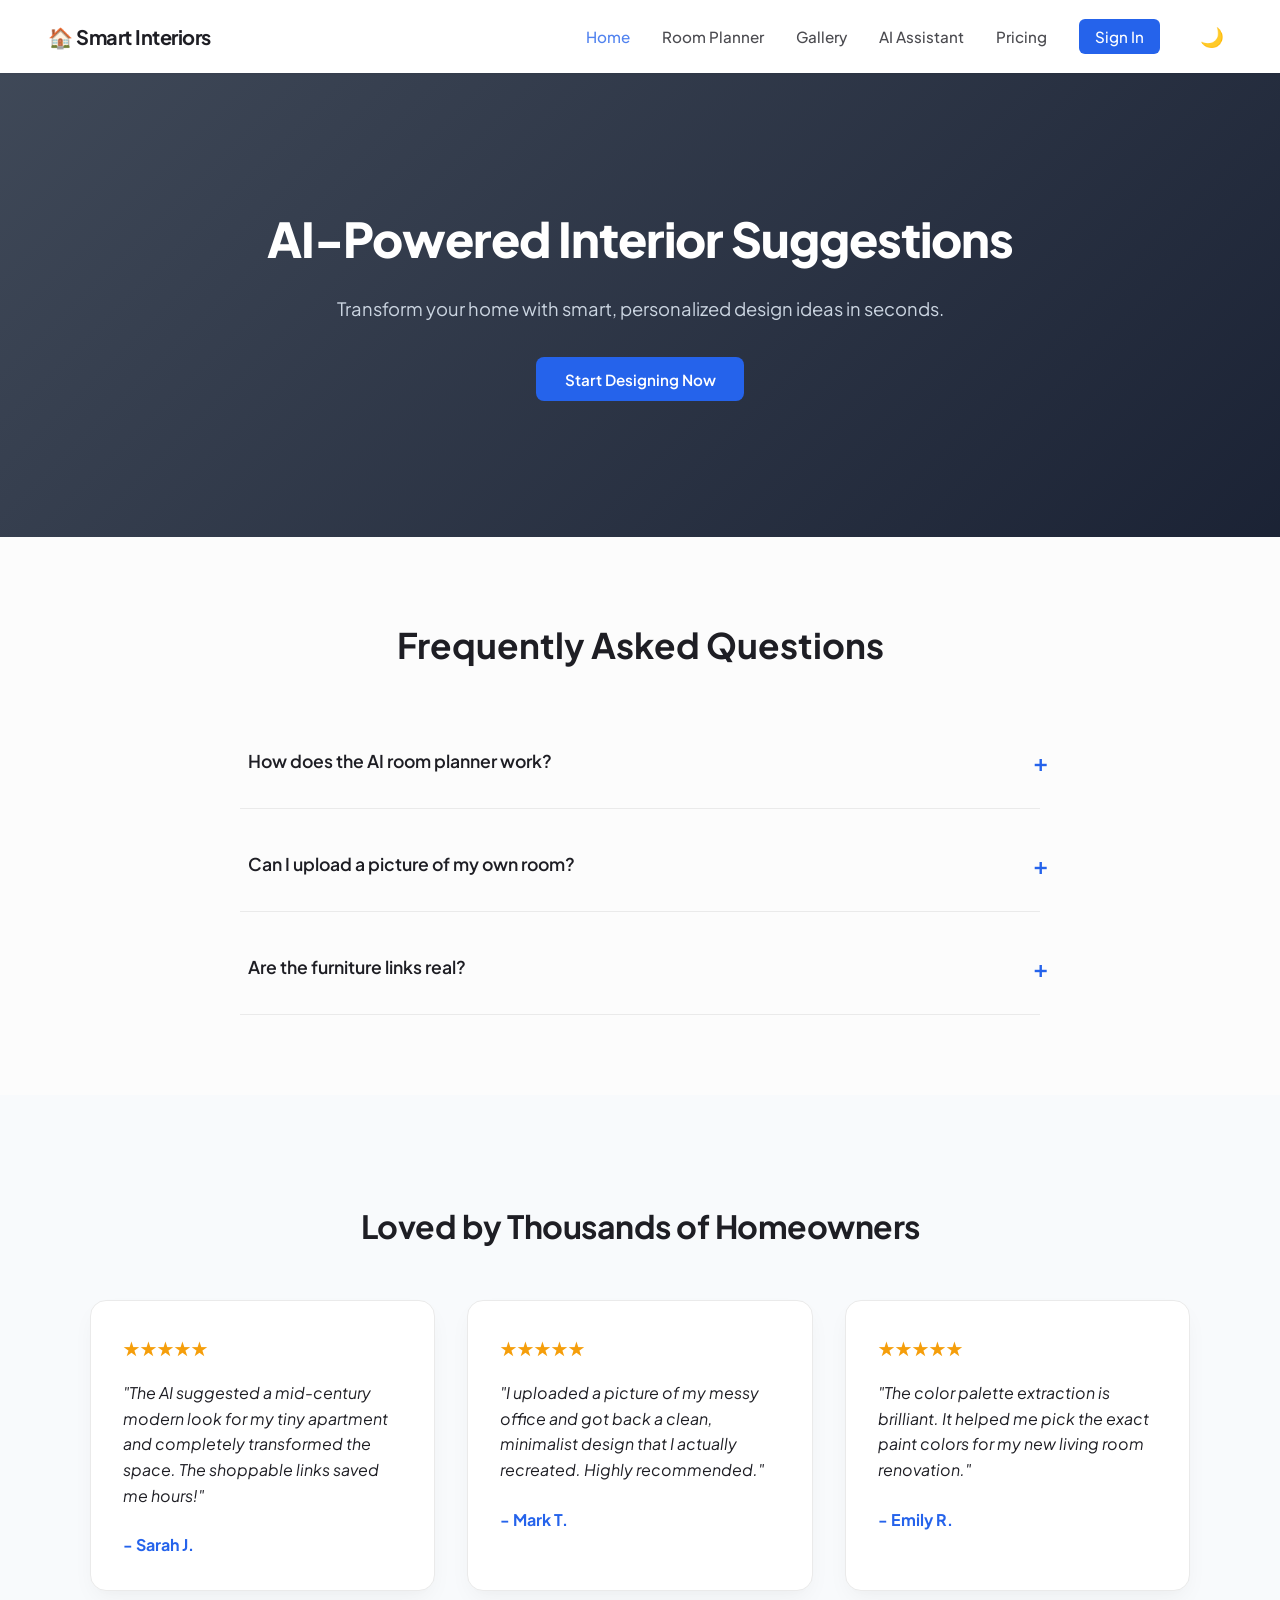
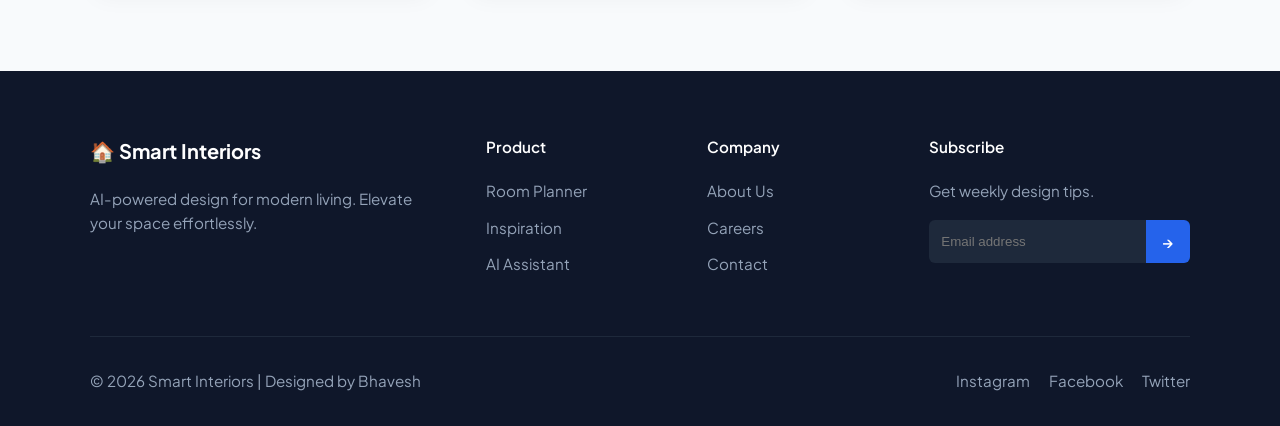
==== commit d703546d: "Add advanced SaaS features: skeleton loader, parallax hero, 3D tilt, pricing page, and FAQ" ====
--- a/index.html
+++ b/index.html
@@ -3,7 +3,7 @@
 <head>
   <meta charset="UTF-8">
   <meta name="viewport" content="width=device-width, initial-scale=1.0">
-  <title>Smart Interiors | Premium AI Design</title>
+  <title>Smart Interiors | Home</title>
   <link rel="preconnect" href="https://fonts.googleapis.com">
   <link rel="preconnect" href="https://fonts.gstatic.com" crossorigin>
   <link href="https://fonts.googleapis.com/css2?family=Plus+Jakarta+Sans:wght@400;500;600;700&display=swap" rel="stylesheet">
@@ -16,10 +16,11 @@
     <button class="mobile-menu-btn" id="mobile-menu-btn" aria-label="Toggle menu">☰</button>
     <nav id="main-nav">
       <ul>
-        <li><a href="#home">Home</a></li>
-        <li><a href="#suggestions">Room Planner</a></li>
-        <li><a href="#gallery">Gallery</a></li>
-        <li><a href="#assistant">AI Assistant</a></li>
+        <li><a href="index.html" style="color: var(--primary);">Home</a></li>
+        <li><a href="planner.html">Room Planner</a></li>
+        <li><a href="gallery.html">Gallery</a></li>
+        <li><a href="assistant.html">AI Assistant</a></li>
+        <li><a href="pricing.html">Pricing</a></li>
         <li><a href="#" id="login-btn" class="nav-btn">Sign In</a></li>
         <li><button id="theme-toggle" class="icon-btn" aria-label="Toggle dark mode">🌙</button></li>
       </ul>
@@ -28,104 +29,33 @@
 
   <!-- Hero -->
   <section class="hero animate-on-scroll" id="home">
-    <h1>AI-Powered Interior Suggestions</h1>
-    <p>Transform your home with smart, personalized design ideas in seconds.</p>
-  </section>
-
-  <!-- Input -->
-  <section class="input-section animate-on-scroll" id="suggestions">
-    <div class="filters">
-      <div class="filter-group">
-        <label for="room">Choose a room:</label>
-        <select id="room">
-          <option value="living">Living Room</option>
-          <option value="bedroom">Bedroom</option>
-          <option value="kitchen">Kitchen</option>
-          <option value="office">Office</option>
-        </select>
-      </div>
-      <div class="filter-group">
-        <label for="style">Design Style:</label>
-        <select id="style">
-          <option value="minimalist">Minimalist</option>
-          <option value="bohemian">Bohemian</option>
-          <option value="industrial">Industrial</option>
-          <option value="scandinavian">Scandinavian</option>
-          <option value="midcentury">Mid-Century Modern</option>
-        </select>
-      </div>
-      <div class="filter-group">
-        <label for="color">Color Palette:</label>
-        <select id="color">
-          <option value="warm">Warm Tones</option>
-          <option value="cool">Cool Tones</option>
-          <option value="monochromatic">Monochromatic</option>
-          <option value="pastel">Pastels</option>
-        </select>
-      </div>
-    </div>
-
-    <div class="upload-area" id="upload-area">
-      <p>📁 Drag & Drop your room photo here or <span class="upload-link">Browse</span></p>
-      <input type="file" id="room-upload" hidden accept="image/*">
-    </div>
-
-    <button type="button" id="suggest-btn" onclick="getSuggestion()">✨ Generate Design</button>
-    <button type="button" class="secondary" onclick="showGallery()">View Inspiration Gallery</button>
-  </section>
-
-  <!-- Output -->
-  <section class="output-section" id="gallery" style="display: none;">
-    <div class="output-header">
-      <h2>Your AI Design</h2>
-      <button id="save-design-btn" class="icon-btn outline">❤️ Save Design</button>
-    </div>
-    
-    <div id="loading-state" style="display:none;">
-      <div class="spinner"></div>
-      <p>AI is generating your dream space...</p>
-    </div>
-
-    <div id="results-content">
-      <p id="suggestion-text">Your AI suggestion will appear here...</p>
-      
-      <div class="palette-container">
-        <div id="color-palette" class="color-palette"></div>
-      </div>
-
-      <div id="suggestion-image"></div>
-      
-      <div class="shoppable-container">
-        <h3>Shop the Look</h3>
-        <div id="shoppable-items" class="shoppable-items"></div>
-      </div>
+    <div class="hero-content">
+      <h1>AI-Powered Interior Suggestions</h1>
+      <p>Transform your home with smart, personalized design ideas in seconds.</p>
+      <br>
+      <a href="planner.html"><button>Start Designing Now</button></a>
     </div>
   </section>
 
-  <!-- Assistant -->
-  <section class="assistant-section animate-on-scroll" id="assistant">
-    <div class="assistant-heading">
-      <p class="eyebrow">Design companion</p>
-      <h2>Ask your AI interior assistant</h2>
-      <p>Get practical ideas for your <strong id="assistant-room">living room</strong>, from colors and layouts to lighting and storage.</p>
+  <!-- FAQ Section -->
+  <section class="faq-section animate-on-scroll">
+    <h2>Frequently Asked Questions</h2>
+    <div class="faq-item">
+      <button class="faq-question">How does the AI room planner work? <span class="faq-icon">+</span></button>
+      <div class="faq-answer"><p>Simply select your room type, preferred style, and color palette. Our advanced AI instantly generates multiple high-quality design renders tailored to your specific choices.</p></div>
     </div>
-    <div class="assistant-panel">
-      <div class="chat-messages" id="chat-messages" role="log" aria-live="polite" aria-label="AI assistant conversation"></div>
-      <div class="quick-prompts" aria-label="Suggested questions">
-        <button type="button" data-question="What colors would work well?">Color ideas</button>
-        <button type="button" data-question="How can I improve the lighting?">Lighting tips</button>
-        <button type="button" data-question="How can I make the room feel bigger?">Make it feel bigger</button>
-      </div>
-      <form class="chat-form" id="assistant-form">
-        <label class="sr-only" for="assistant-input">Ask the AI interior assistant</label>
-        <input id="assistant-input" type="text" placeholder="Ask about your room..." autocomplete="off" required>
-        <button type="submit">Ask assistant</button>
-      </form>
+    <div class="faq-item">
+      <button class="faq-question">Can I upload a picture of my own room? <span class="faq-icon">+</span></button>
+      <div class="faq-answer"><p>Yes! With our Pro plan, you can upload a photo of your actual space, and the AI will preserve your room's architecture while applying the new interior design.</p></div>
+    </div>
+    <div class="faq-item">
+      <button class="faq-question">Are the furniture links real? <span class="faq-icon">+</span></button>
+      <div class="faq-answer"><p>Our system analyzes the generated image and finds visually similar, real-world products available for purchase so you can instantly "Shop the Look."</p></div>
     </div>
   </section>
 
   <!-- Testimonials -->
-  <section class="testimonials animate-on-scroll">
+  <section class="testimonials animate-on-scroll" style="margin-top: 0;">
     <h2>Loved by Thousands of Homeowners</h2>
     <div class="testimonial-grid">
       <div class="testimonial-card">
@@ -155,9 +85,9 @@
       </div>
       <div class="footer-links-col">
         <h4>Product</h4>
-        <a href="#suggestions">Room Planner</a>
-        <a href="#gallery">Inspiration</a>
-        <a href="#assistant">AI Assistant</a>
+        <a href="planner.html">Room Planner</a>
+        <a href="gallery.html">Inspiration</a>
+        <a href="assistant.html">AI Assistant</a>
       </div>
       <div class="footer-links-col">
         <h4>Company</h4>
@@ -185,7 +115,6 @@
   </footer>
 
   <div id="toast-container"></div>
-
   <script src="script.js"></script>
 </body>
 </html>
--- a/style.css
+++ b/style.css
@@ -155,20 +155,38 @@
   font-weight: 600;
 }
 
+/* Parallax Hero */
 .hero {
+  position: relative;
   text-align: center;
-  padding: 6rem 2rem;
-  background: linear-gradient(135deg, #1e293b 0%, #0f172a 100%);
+  padding: 8rem 2rem;
+  background-image: url('https://images.unsplash.com/photo-1600210492486-724fe5c67fb0?w=1600&q=80');
+  background-attachment: fixed;
+  background-position: center;
+  background-repeat: no-repeat;
+  background-size: cover;
   color: white;
-}
-
+  overflow: hidden;
+}
+.hero::before {
+  content: '';
+  position: absolute;
+  top: 0; left: 0; right: 0; bottom: 0;
+  background: linear-gradient(135deg, rgba(30,41,59,0.85) 0%, rgba(15,23,42,0.95) 100%);
+  z-index: 1;
+}
+.hero-content {
+  position: relative;
+  z-index: 2;
+  max-width: 800px;
+  margin: 0 auto;
+}
 .hero h1 {
   font-size: 3rem;
   margin: 0 0 1rem 0;
   font-weight: 800;
   letter-spacing: -1px;
 }
-
 .hero p {
   font-size: 1.15rem;
   margin: 0;
@@ -309,16 +327,29 @@
   font-weight: 700;
 }
 
-.spinner {
-  width: 40px;
-  height: 40px;
-  border: 3px solid var(--border-color);
-  border-top: 3px solid var(--primary);
-  border-radius: 50%;
-  animation: spin 1s cubic-bezier(0.55, 0.15, 0.45, 0.85) infinite;
-  margin: 3rem auto 1.5rem;
-}
-@keyframes spin { 0% { transform: rotate(0deg); } 100% { transform: rotate(360deg); } }
+/* Skeleton Loader Styles */
+.skeleton-wrapper {
+  display: flex;
+  flex-direction: column;
+  gap: 1.5rem;
+  width: 100%;
+  margin-top: 2rem;
+}
+.skeleton {
+  background: linear-gradient(90deg, var(--card-bg) 25%, var(--border-color) 50%, var(--card-bg) 75%);
+  background-size: 400% 100%;
+  animation: shimmer 1.5s infinite linear;
+  border-radius: 8px;
+}
+@keyframes shimmer {
+  0% { background-position: 100% 0; }
+  100% { background-position: -100% 0; }
+}
+.skel-title { height: 30px; width: 60%; margin: 0 auto; }
+.skel-img { height: 300px; width: 100%; border-radius: 12px; margin-top: 1rem; }
+.skel-text { height: 16px; width: 90%; margin: 0 auto; }
+.skel-grid { display: grid; grid-template-columns: repeat(auto-fit, minmax(200px, 1fr)); gap: 1.5rem; margin-top: 1.5rem; }
+.skel-card { height: 200px; }
 
 .color-palette {
   display: flex;
@@ -372,12 +403,8 @@
   padding: 1rem;
   box-shadow: var(--shadow);
   text-align: left;
-  transition: transform 0.2s ease, box-shadow 0.2s ease;
-  border: 1px solid var(--border-color);
-}
-.shop-card:hover {
-  transform: translateY(-5px);
-  box-shadow: 0 20px 25px -5px rgba(0, 0, 0, 0.1), 0 10px 10px -5px rgba(0, 0, 0, 0.04);
+  border: 1px solid var(--border-color);
+  cursor: pointer;
 }
 .shop-card img {
   width: 100%;
@@ -402,13 +429,10 @@
   object-fit: cover;
   border-radius: 12px;
   box-shadow: var(--shadow);
-  transition: all 0.3s ease;
-  cursor: pointer;
-}
-.image-gallery img:hover {
-  transform: scale(1.02);
-}
-
+  cursor: pointer;
+}
+
+/* Assistant Section */
 .assistant-section {
   max-width: 900px;
   margin: 4rem auto;
@@ -536,6 +560,100 @@
 .testimonial-card .user {
   font-weight: 700;
   color: var(--primary);
+}
+
+/* FAQ Section */
+.faq-section {
+  max-width: 800px;
+  margin: 5rem auto;
+  padding: 0 2rem;
+}
+.faq-section h2 { text-align: center; margin-bottom: 3rem; font-size: 2.2rem; font-weight: 700; }
+.faq-item {
+  border-bottom: 1px solid var(--border-color);
+  margin-bottom: 1rem;
+}
+.faq-question {
+  width: 100%;
+  text-align: left;
+  background: none;
+  border: none;
+  padding: 1.5rem 0;
+  font-size: 1.1rem;
+  font-weight: 600;
+  color: var(--text-color);
+  cursor: pointer;
+  display: flex;
+  justify-content: space-between;
+  align-items: center;
+  box-shadow: none;
+}
+.faq-question:hover { background: none; transform: none; box-shadow: none; color: var(--primary); }
+.faq-answer {
+  max-height: 0;
+  overflow: hidden;
+  transition: max-height 0.3s ease;
+  color: #64748b;
+  line-height: 1.6;
+}
+.faq-answer p { margin: 0 0 1.5rem 0; }
+.faq-item.active .faq-answer { max-height: 300px; }
+.faq-item.active .faq-icon { transform: rotate(45deg); }
+.faq-icon { transition: transform 0.3s; font-size: 1.5rem; color: var(--primary); }
+
+
+/* Pricing Page */
+.pricing-section {
+  padding: 5rem 2rem;
+  text-align: center;
+  max-width: 1200px;
+  margin: 0 auto;
+}
+.pricing-grid {
+  display: grid;
+  grid-template-columns: repeat(auto-fit, minmax(300px, 1fr));
+  gap: 2rem;
+  margin-top: 3rem;
+}
+.price-card {
+  background: var(--card-bg);
+  border: 1px solid var(--border-color);
+  border-radius: 16px;
+  padding: 3rem 2rem;
+  box-shadow: var(--shadow);
+  position: relative;
+}
+.price-card.popular {
+  border-color: var(--primary);
+  box-shadow: 0 10px 30px rgba(37,99,235,0.15);
+}
+.popular-badge {
+  position: absolute;
+  top: -12px;
+  left: 50%;
+  transform: translateX(-50%);
+  background: var(--primary);
+  color: white;
+  padding: 0.25rem 1rem;
+  border-radius: 20px;
+  font-size: 0.8rem;
+  font-weight: 700;
+  text-transform: uppercase;
+}
+.price { font-size: 3rem; font-weight: 800; color: var(--text-color); margin: 1.5rem 0; }
+.price span { font-size: 1rem; color: #64748b; font-weight: 500; }
+.features { list-style: none; padding: 0; margin: 2rem 0; text-align: left; }
+.features li { margin-bottom: 1rem; color: var(--text-color); display: flex; align-items: center; gap: 0.5rem;}
+.features li::before { content: '✓'; color: var(--primary); font-weight: bold; }
+.price-btn { width: 100%; }
+
+/* 3D Tilt container */
+.tilt-card {
+  transform-style: preserve-3d;
+  transform: perspective(1000px);
+}
+.tilt-card-inner {
+  transform: translateZ(30px);
 }
 
 /* Multi-column Footer */
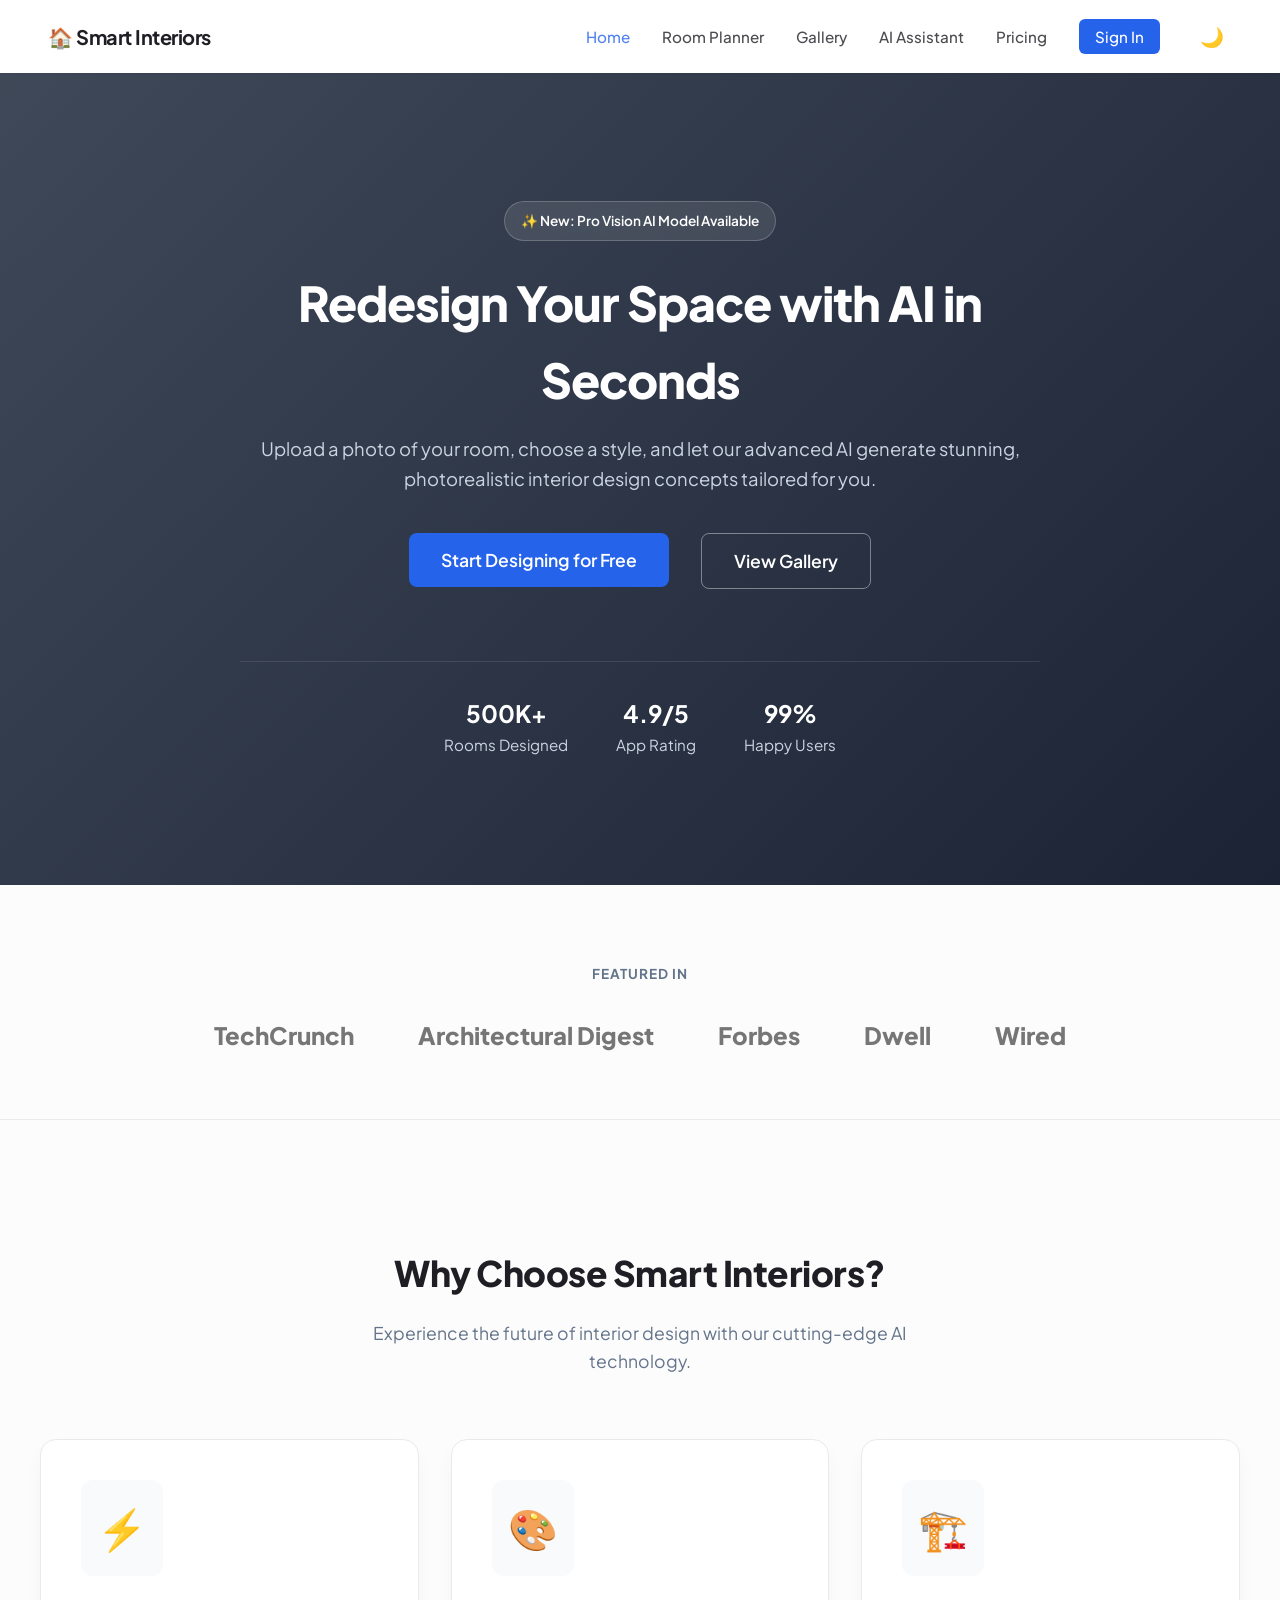
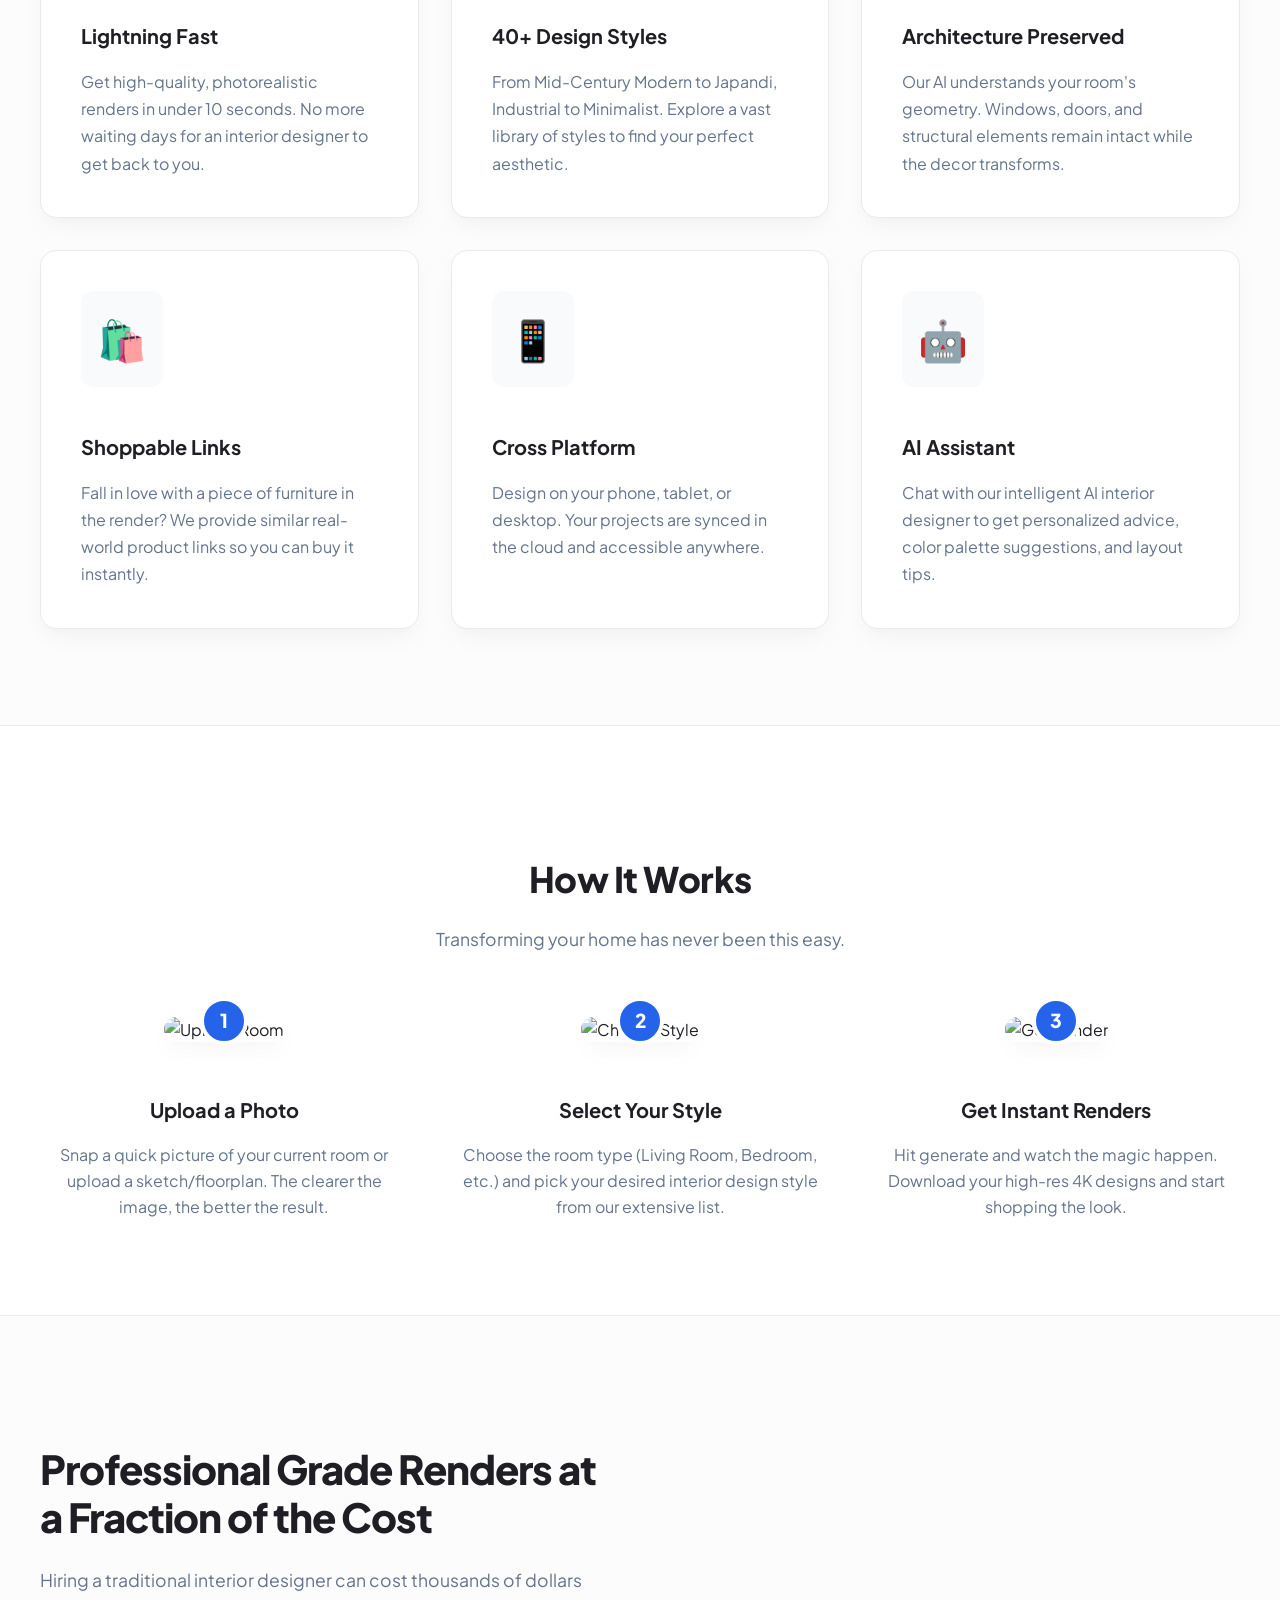
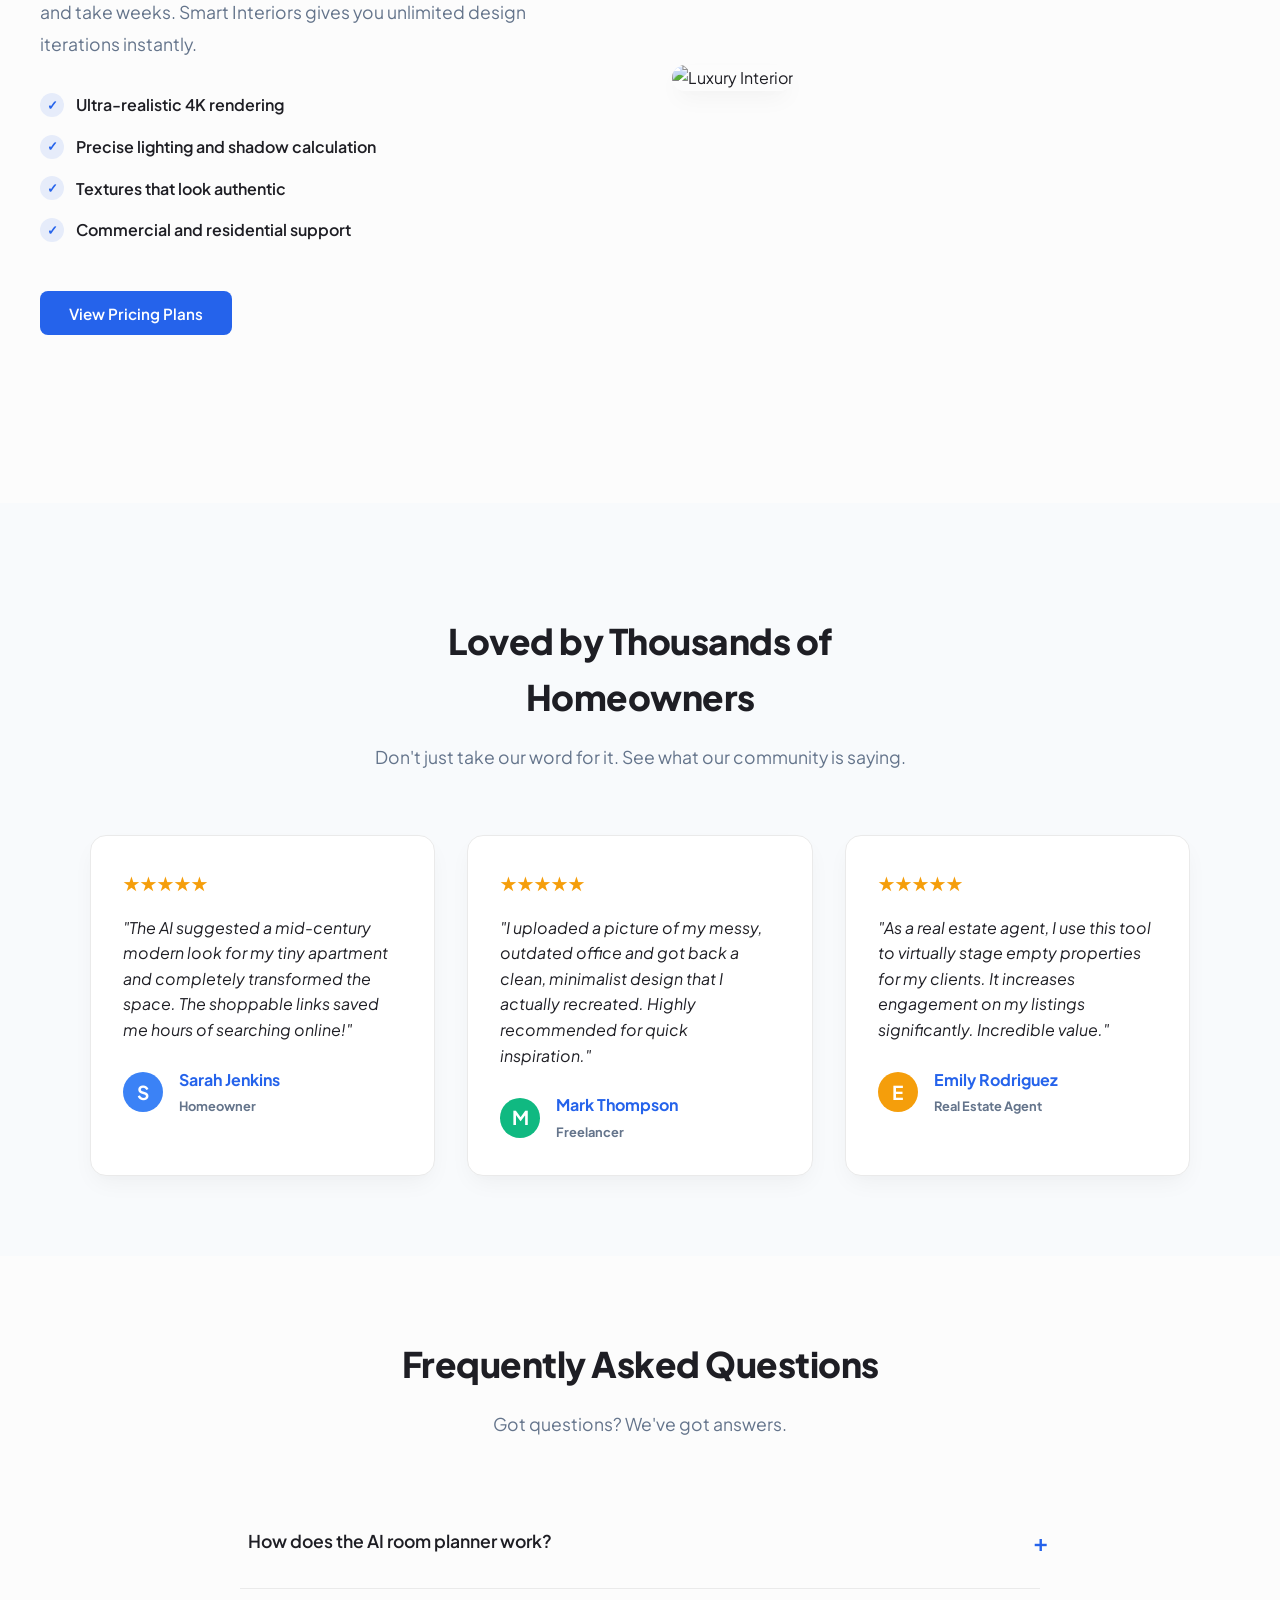
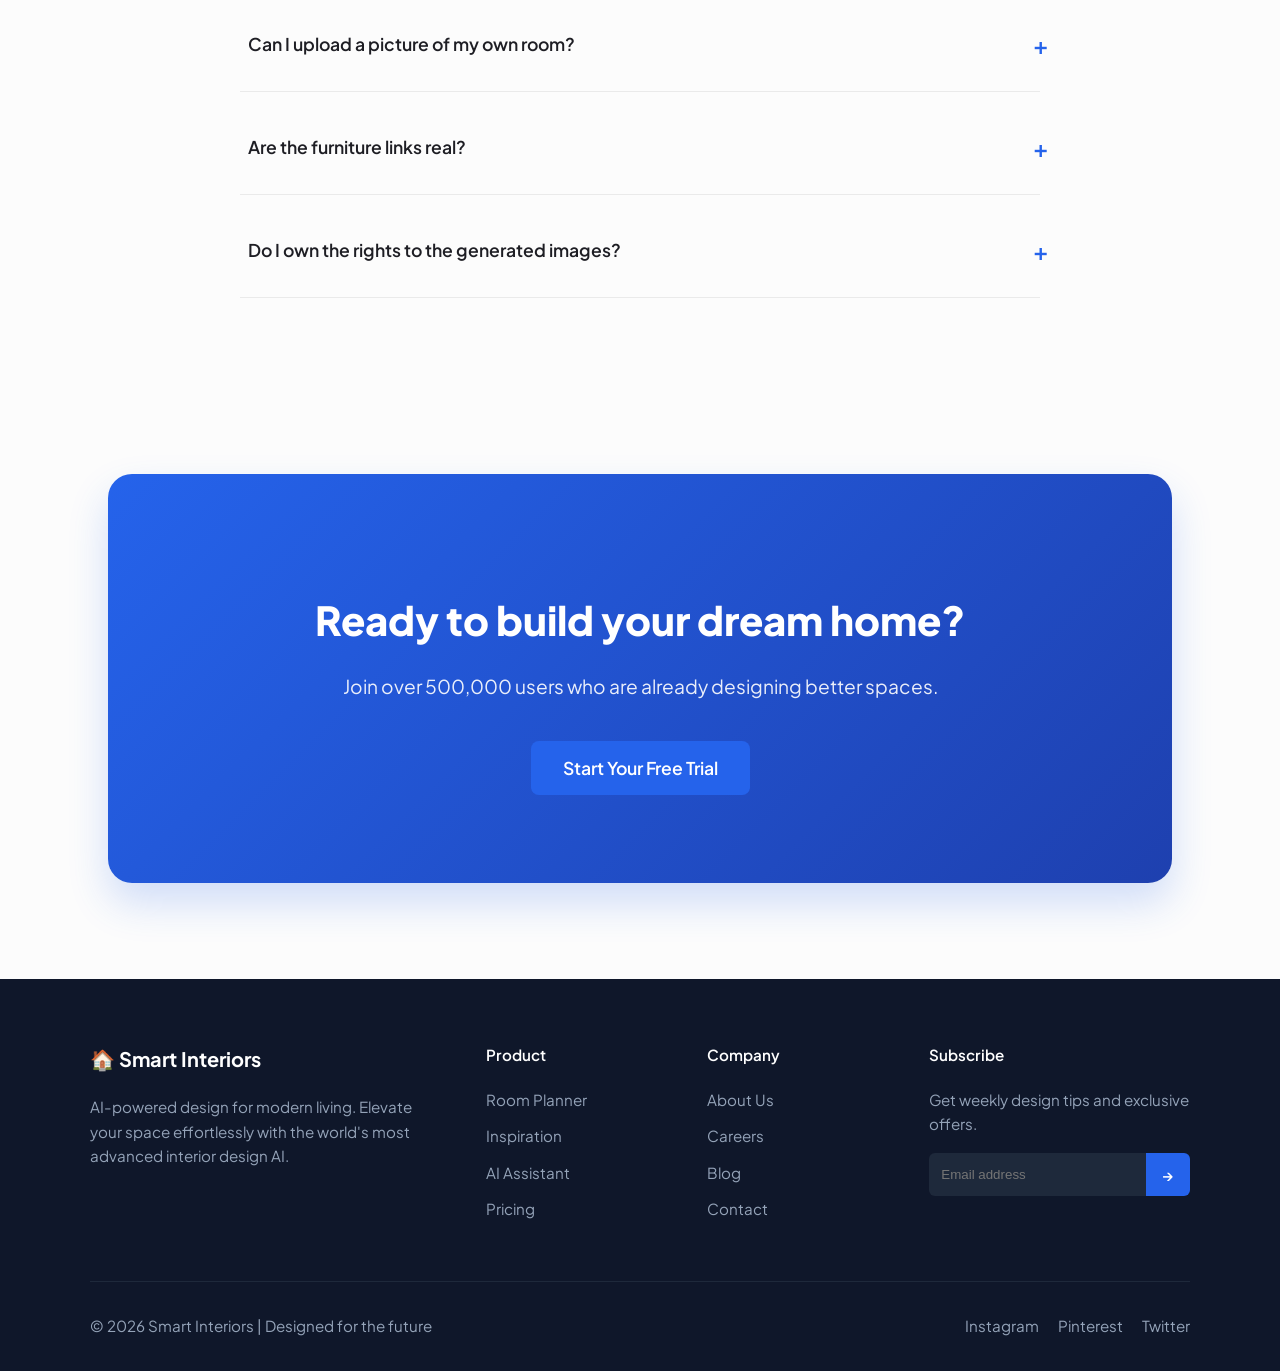
==== commit 694384e3: "Update index.html with professional long landing page and add corresponding styles" ====
--- a/index.html
+++ b/index.html
@@ -3,10 +3,10 @@
 <head>
   <meta charset="UTF-8">
   <meta name="viewport" content="width=device-width, initial-scale=1.0">
-  <title>Smart Interiors | Home</title>
+  <title>Smart Interiors | Professional AI Interior Design</title>
   <link rel="preconnect" href="https://fonts.googleapis.com">
   <link rel="preconnect" href="https://fonts.gstatic.com" crossorigin>
-  <link href="https://fonts.googleapis.com/css2?family=Plus+Jakarta+Sans:wght@400;500;600;700&display=swap" rel="stylesheet">
+  <link href="https://fonts.googleapis.com/css2?family=Plus+Jakarta+Sans:wght@400;500;600;700;800&display=swap" rel="stylesheet">
   <link rel="stylesheet" href="style.css">
 </head>
 <body>
@@ -27,52 +27,195 @@
     </nav>
   </header>
 
-  <!-- Hero -->
+  <!-- Hero Section -->
   <section class="hero animate-on-scroll" id="home">
     <div class="hero-content">
-      <h1>AI-Powered Interior Suggestions</h1>
-      <p>Transform your home with smart, personalized design ideas in seconds.</p>
-      <br>
-      <a href="planner.html"><button>Start Designing Now</button></a>
-    </div>
-  </section>
-
-  <!-- FAQ Section -->
-  <section class="faq-section animate-on-scroll">
-    <h2>Frequently Asked Questions</h2>
-    <div class="faq-item">
-      <button class="faq-question">How does the AI room planner work? <span class="faq-icon">+</span></button>
-      <div class="faq-answer"><p>Simply select your room type, preferred style, and color palette. Our advanced AI instantly generates multiple high-quality design renders tailored to your specific choices.</p></div>
-    </div>
-    <div class="faq-item">
-      <button class="faq-question">Can I upload a picture of my own room? <span class="faq-icon">+</span></button>
-      <div class="faq-answer"><p>Yes! With our Pro plan, you can upload a photo of your actual space, and the AI will preserve your room's architecture while applying the new interior design.</p></div>
-    </div>
-    <div class="faq-item">
-      <button class="faq-question">Are the furniture links real? <span class="faq-icon">+</span></button>
-      <div class="faq-answer"><p>Our system analyzes the generated image and finds visually similar, real-world products available for purchase so you can instantly "Shop the Look."</p></div>
+      <div class="badge">✨ New: Pro Vision AI Model Available</div>
+      <h1>Redesign Your Space with AI in Seconds</h1>
+      <p>Upload a photo of your room, choose a style, and let our advanced AI generate stunning, photorealistic interior design concepts tailored for you.</p>
+      <div class="hero-buttons">
+        <a href="planner.html"><button class="btn-large">Start Designing for Free</button></a>
+        <a href="gallery.html"><button class="secondary btn-large" style="color: white; border-color: rgba(255,255,255,0.4);">View Gallery</button></a>
+      </div>
+      <div class="hero-stats">
+        <div class="h-stat"><strong>500K+</strong> Rooms Designed</div>
+        <div class="h-stat"><strong>4.9/5</strong> App Rating</div>
+        <div class="h-stat"><strong>99%</strong> Happy Users</div>
+      </div>
+    </div>
+  </section>
+
+  <!-- Trusted By / Logos -->
+  <section class="logos-section animate-on-scroll">
+    <p class="logos-title">FEATURED IN</p>
+    <div class="logo-grid">
+      <div class="logo-item">TechCrunch</div>
+      <div class="logo-item">Architectural Digest</div>
+      <div class="logo-item">Forbes</div>
+      <div class="logo-item">Dwell</div>
+      <div class="logo-item">Wired</div>
+    </div>
+  </section>
+
+  <!-- Features Section -->
+  <section class="features-section animate-on-scroll" id="features">
+    <div class="section-heading">
+      <h2>Why Choose Smart Interiors?</h2>
+      <p>Experience the future of interior design with our cutting-edge AI technology.</p>
+    </div>
+    <div class="features-grid">
+      <div class="feature-card">
+        <div class="feature-icon">⚡</div>
+        <h3>Lightning Fast</h3>
+        <p>Get high-quality, photorealistic renders in under 10 seconds. No more waiting days for an interior designer to get back to you.</p>
+      </div>
+      <div class="feature-card">
+        <div class="feature-icon">🎨</div>
+        <h3>40+ Design Styles</h3>
+        <p>From Mid-Century Modern to Japandi, Industrial to Minimalist. Explore a vast library of styles to find your perfect aesthetic.</p>
+      </div>
+      <div class="feature-card">
+        <div class="feature-icon">🏗️</div>
+        <h3>Architecture Preserved</h3>
+        <p>Our AI understands your room's geometry. Windows, doors, and structural elements remain intact while the decor transforms.</p>
+      </div>
+      <div class="feature-card">
+        <div class="feature-icon">🛍️</div>
+        <h3>Shoppable Links</h3>
+        <p>Fall in love with a piece of furniture in the render? We provide similar real-world product links so you can buy it instantly.</p>
+      </div>
+      <div class="feature-card">
+        <div class="feature-icon">📱</div>
+        <h3>Cross Platform</h3>
+        <p>Design on your phone, tablet, or desktop. Your projects are synced in the cloud and accessible anywhere.</p>
+      </div>
+      <div class="feature-card">
+        <div class="feature-icon">🤖</div>
+        <h3>AI Assistant</h3>
+        <p>Chat with our intelligent AI interior designer to get personalized advice, color palette suggestions, and layout tips.</p>
+      </div>
+    </div>
+  </section>
+
+  <!-- How It Works Section -->
+  <section class="how-it-works-section animate-on-scroll">
+    <div class="section-heading">
+      <h2>How It Works</h2>
+      <p>Transforming your home has never been this easy.</p>
+    </div>
+    <div class="steps-grid">
+      <div class="step-card">
+        <div class="step-number">1</div>
+        <img src="https://images.unsplash.com/photo-1497366216548-37526070297c?w=600&q=80" alt="Upload Room" class="step-img">
+        <h3>Upload a Photo</h3>
+        <p>Snap a quick picture of your current room or upload a sketch/floorplan. The clearer the image, the better the result.</p>
+      </div>
+      <div class="step-card">
+        <div class="step-number">2</div>
+        <img src="https://images.unsplash.com/photo-1560448204-e02f11c3d0e2?w=600&q=80" alt="Choose Style" class="step-img">
+        <h3>Select Your Style</h3>
+        <p>Choose the room type (Living Room, Bedroom, etc.) and pick your desired interior design style from our extensive list.</p>
+      </div>
+      <div class="step-card">
+        <div class="step-number">3</div>
+        <img src="https://images.unsplash.com/photo-1618221195710-dd6b14244c73?w=600&q=80" alt="Get Render" class="step-img">
+        <h3>Get Instant Renders</h3>
+        <p>Hit generate and watch the magic happen. Download your high-res 4K designs and start shopping the look.</p>
+      </div>
+    </div>
+  </section>
+
+  <!-- Showcase / Split Section -->
+  <section class="split-section animate-on-scroll">
+    <div class="split-content">
+      <h2>Professional Grade Renders at a Fraction of the Cost</h2>
+      <p>Hiring a traditional interior designer can cost thousands of dollars and take weeks. Smart Interiors gives you unlimited design iterations instantly.</p>
+      <ul class="check-list">
+        <li><span class="check-icon">✓</span> Ultra-realistic 4K rendering</li>
+        <li><span class="check-icon">✓</span> Precise lighting and shadow calculation</li>
+        <li><span class="check-icon">✓</span> Textures that look authentic</li>
+        <li><span class="check-icon">✓</span> Commercial and residential support</li>
+      </ul>
+      <a href="pricing.html"><button style="margin-left: 0; margin-top: 1rem;">View Pricing Plans</button></a>
+    </div>
+    <div class="split-image">
+      <img src="https://images.unsplash.com/photo-1600607686527-6fb886090705?w=800&q=80" alt="Luxury Interior">
     </div>
   </section>
 
   <!-- Testimonials -->
-  <section class="testimonials animate-on-scroll" style="margin-top: 0;">
-    <h2>Loved by Thousands of Homeowners</h2>
+  <section class="testimonials animate-on-scroll">
+    <div class="section-heading">
+      <h2>Loved by Thousands of Homeowners</h2>
+      <p>Don't just take our word for it. See what our community is saying.</p>
+    </div>
     <div class="testimonial-grid">
       <div class="testimonial-card">
         <div class="stars">★★★★★</div>
-        <p>"The AI suggested a mid-century modern look for my tiny apartment and completely transformed the space. The shoppable links saved me hours!"</p>
-        <div class="user">- Sarah J.</div>
+        <p>"The AI suggested a mid-century modern look for my tiny apartment and completely transformed the space. The shoppable links saved me hours of searching online!"</p>
+        <div class="user">
+          <div class="user-avatar" style="background-color: #3b82f6;">S</div>
+          <div>
+            <strong>Sarah Jenkins</strong>
+            <br><span style="font-size: 0.8rem; color: #64748b;">Homeowner</span>
+          </div>
+        </div>
       </div>
       <div class="testimonial-card">
         <div class="stars">★★★★★</div>
-        <p>"I uploaded a picture of my messy office and got back a clean, minimalist design that I actually recreated. Highly recommended."</p>
-        <div class="user">- Mark T.</div>
+        <p>"I uploaded a picture of my messy, outdated office and got back a clean, minimalist design that I actually recreated. Highly recommended for quick inspiration."</p>
+        <div class="user">
+          <div class="user-avatar" style="background-color: #10b981;">M</div>
+          <div>
+            <strong>Mark Thompson</strong>
+            <br><span style="font-size: 0.8rem; color: #64748b;">Freelancer</span>
+          </div>
+        </div>
       </div>
       <div class="testimonial-card">
         <div class="stars">★★★★★</div>
-        <p>"The color palette extraction is brilliant. It helped me pick the exact paint colors for my new living room renovation."</p>
-        <div class="user">- Emily R.</div>
-      </div>
+        <p>"As a real estate agent, I use this tool to virtually stage empty properties for my clients. It increases engagement on my listings significantly. Incredible value."</p>
+        <div class="user">
+          <div class="user-avatar" style="background-color: #f59e0b;">E</div>
+          <div>
+            <strong>Emily Rodriguez</strong>
+            <br><span style="font-size: 0.8rem; color: #64748b;">Real Estate Agent</span>
+          </div>
+        </div>
+      </div>
+    </div>
+  </section>
+
+  <!-- FAQ Section -->
+  <section class="faq-section animate-on-scroll">
+    <div class="section-heading">
+      <h2>Frequently Asked Questions</h2>
+      <p>Got questions? We've got answers.</p>
+    </div>
+    <div class="faq-item">
+      <button class="faq-question">How does the AI room planner work? <span class="faq-icon">+</span></button>
+      <div class="faq-answer"><p>Simply select your room type, preferred style, and color palette. Our advanced AI instantly analyzes your inputs or uploaded photo and generates multiple high-quality design renders tailored to your specific choices while maintaining the physical constraints of the room.</p></div>
+    </div>
+    <div class="faq-item">
+      <button class="faq-question">Can I upload a picture of my own room? <span class="faq-icon">+</span></button>
+      <div class="faq-answer"><p>Yes! This is our most popular feature. You can upload a photo of your actual space, and the AI will preserve your room's architecture (windows, doors, walls) while applying the new interior design and furniture.</p></div>
+    </div>
+    <div class="faq-item">
+      <button class="faq-question">Are the furniture links real? <span class="faq-icon">+</span></button>
+      <div class="faq-answer"><p>Yes. Our system uses a reverse image search mechanism to analyze the generated image and find visually similar, real-world products available for purchase from major retailers so you can instantly "Shop the Look."</p></div>
+    </div>
+    <div class="faq-item">
+      <button class="faq-question">Do I own the rights to the generated images? <span class="faq-icon">+</span></button>
+      <div class="faq-answer"><p>Yes, users on our Pro and Enterprise plans have full commercial rights to the generated images. You can use them for client presentations, marketing materials, or real estate listings.</p></div>
+    </div>
+  </section>
+
+  <!-- CTA Section -->
+  <section class="cta-section animate-on-scroll">
+    <div class="cta-content">
+      <h2>Ready to build your dream home?</h2>
+      <p>Join over 500,000 users who are already designing better spaces.</p>
+      <a href="planner.html"><button class="btn-large cta-btn">Start Your Free Trial</button></a>
     </div>
   </section>
 
@@ -81,23 +224,25 @@
     <div class="footer-content">
       <div class="footer-brand">
         <h3>🏠 Smart Interiors</h3>
-        <p>AI-powered design for modern living. Elevate your space effortlessly.</p>
+        <p>AI-powered design for modern living. Elevate your space effortlessly with the world's most advanced interior design AI.</p>
       </div>
       <div class="footer-links-col">
         <h4>Product</h4>
         <a href="planner.html">Room Planner</a>
         <a href="gallery.html">Inspiration</a>
         <a href="assistant.html">AI Assistant</a>
+        <a href="pricing.html">Pricing</a>
       </div>
       <div class="footer-links-col">
         <h4>Company</h4>
         <a href="#">About Us</a>
         <a href="#">Careers</a>
+        <a href="#">Blog</a>
         <a href="#">Contact</a>
       </div>
       <div class="footer-newsletter">
         <h4>Subscribe</h4>
-        <p>Get weekly design tips.</p>
+        <p>Get weekly design tips and exclusive offers.</p>
         <form class="newsletter-form" onsubmit="event.preventDefault(); showToast('Subscribed successfully! 🎉');">
           <input type="email" placeholder="Email address" required>
           <button type="submit">→</button>
@@ -105,10 +250,10 @@
       </div>
     </div>
     <div class="footer-bottom">
-      <p>&copy; 2026 Smart Interiors | Designed by Bhavesh</p>
+      <p>&copy; 2026 Smart Interiors | Designed for the future</p>
       <div class="socials">
         <a href="#">Instagram</a>
-        <a href="#">Facebook</a>
+        <a href="#">Pinterest</a>
         <a href="#">Twitter</a>
       </div>
     </div>
--- a/style.css
+++ b/style.css
@@ -751,8 +751,64 @@
   opacity: 1;
 }
 
+/* --- NEW HOMEPAGE SECTIONS --- */
+.badge { display: inline-block; padding: 0.5rem 1rem; background: rgba(255,255,255,0.1); border: 1px solid rgba(255,255,255,0.2); border-radius: 20px; font-size: 0.85rem; font-weight: 600; margin-bottom: 1.5rem; backdrop-filter: blur(4px); }
+.hero-buttons { display: flex; gap: 1rem; justify-content: center; margin-top: 2rem; }
+.btn-large { padding: 1rem 2rem; font-size: 1.1rem; }
+.hero-stats { display: flex; gap: 3rem; justify-content: center; margin-top: 4rem; border-top: 1px solid rgba(255,255,255,0.1); padding-top: 2rem; }
+.h-stat { font-size: 0.95rem; color: #cbd5e1; }
+.h-stat strong { display: block; font-size: 1.5rem; color: white; }
+
+.logos-section { text-align: center; padding: 4rem 2rem; background: var(--bg-color); border-bottom: 1px solid var(--border-color); }
+.logos-title { font-size: 0.85rem; font-weight: 700; color: #64748b; letter-spacing: 1px; margin-bottom: 2rem; }
+.logo-grid { display: flex; justify-content: center; gap: 4rem; flex-wrap: wrap; opacity: 0.6; }
+.logo-item { font-size: 1.5rem; font-weight: 800; color: var(--text-color); filter: grayscale(100%); transition: all 0.3s; }
+.logo-item:hover { filter: grayscale(0%); opacity: 1; }
+
+.section-heading { text-align: center; margin-bottom: 4rem; max-width: 600px; margin-left: auto; margin-right: auto; }
+.section-heading h2 { font-size: 2.2rem; font-weight: 800; margin-bottom: 1rem; letter-spacing: -0.5px; }
+.section-heading p { font-size: 1.1rem; color: #64748b; }
+
+.features-section { padding: 6rem 2rem; background: var(--bg-color); max-width: 1200px; margin: 0 auto; }
+.features-grid { display: grid; grid-template-columns: repeat(auto-fit, minmax(300px, 1fr)); gap: 2rem; }
+.feature-card { background: var(--card-bg); padding: 2.5rem; border-radius: 16px; border: 1px solid var(--border-color); box-shadow: var(--shadow); transition: transform 0.3s; }
+.feature-card:hover { transform: translateY(-5px); }
+.feature-icon { font-size: 2.5rem; margin-bottom: 1.5rem; display: inline-block; padding: 1rem; background: var(--chat-bg); border-radius: 12px; }
+.feature-card h3 { font-size: 1.25rem; font-weight: 700; margin-bottom: 1rem; }
+.feature-card p { color: #64748b; line-height: 1.7; margin: 0; }
+
+.how-it-works-section { padding: 6rem 2rem; background: var(--section-bg); border-top: 1px solid var(--border-color); border-bottom: 1px solid var(--border-color); }
+.steps-grid { display: grid; grid-template-columns: repeat(auto-fit, minmax(300px, 1fr)); gap: 3rem; max-width: 1200px; margin: 0 auto; }
+.step-card { position: relative; text-align: center; }
+.step-number { position: absolute; top: -20px; left: 50%; transform: translateX(-50%); width: 40px; height: 40px; background: var(--primary); color: white; display: flex; align-items: center; justify-content: center; border-radius: 50%; font-weight: 800; font-size: 1.2rem; border: 4px solid var(--section-bg); }
+.step-img { width: 100%; height: 200px; object-fit: cover; border-radius: 16px; margin-bottom: 2rem; box-shadow: var(--shadow); }
+.step-card h3 { font-size: 1.25rem; font-weight: 700; margin-bottom: 1rem; }
+.step-card p { color: #64748b; margin: 0; }
+
+.split-section { display: flex; align-items: center; gap: 4rem; padding: 6rem 2rem; max-width: 1200px; margin: 0 auto; }
+.split-content { flex: 1; }
+.split-content h2 { font-size: 2.5rem; font-weight: 800; margin-bottom: 1.5rem; letter-spacing: -1px; line-height: 1.2; }
+.split-content p { font-size: 1.1rem; color: #64748b; margin-bottom: 2rem; line-height: 1.8; }
+.check-list { list-style: none; padding: 0; margin-bottom: 2rem; }
+.check-list li { margin-bottom: 1rem; display: flex; align-items: center; gap: 0.75rem; font-weight: 600; }
+.check-icon { color: var(--primary); background: rgba(37,99,235,0.1); width: 24px; height: 24px; display: flex; align-items: center; justify-content: center; border-radius: 50%; font-size: 0.8rem; }
+.split-image { flex: 1; position: relative; }
+.split-image img { width: 100%; border-radius: 20px; box-shadow: var(--shadow); }
+
+.user { display: flex; align-items: center; gap: 1rem; margin-top: 1.5rem; }
+.user-avatar { width: 40px; height: 40px; border-radius: 50%; display: flex; align-items: center; justify-content: center; color: white; font-weight: 700; font-size: 1.2rem; }
+
+.cta-section { padding: 6rem 2rem; text-align: center; }
+.cta-content { background: linear-gradient(135deg, var(--primary) 0%, #1e40af 100%); border-radius: 24px; padding: 5rem 2rem; max-width: 1000px; margin: 0 auto; color: white; box-shadow: 0 20px 40px rgba(37,99,235,0.2); }
+.cta-content h2 { font-size: 2.5rem; font-weight: 800; margin-bottom: 1rem; }
+.cta-content p { font-size: 1.2rem; margin-bottom: 2rem; opacity: 0.9; }
+.cta-btn:hover { background: #f8fafc !important; color: var(--primary) !important; transform: scale(1.05); }
+
 /* Mobile Responsiveness */
 @media (max-width: 768px) {
+  .hero-buttons { flex-direction: column; }
+  .hero-stats { flex-direction: column; gap: 1.5rem; }
+  .split-section { flex-direction: column; }
   header {
     padding: 1rem;
   }
